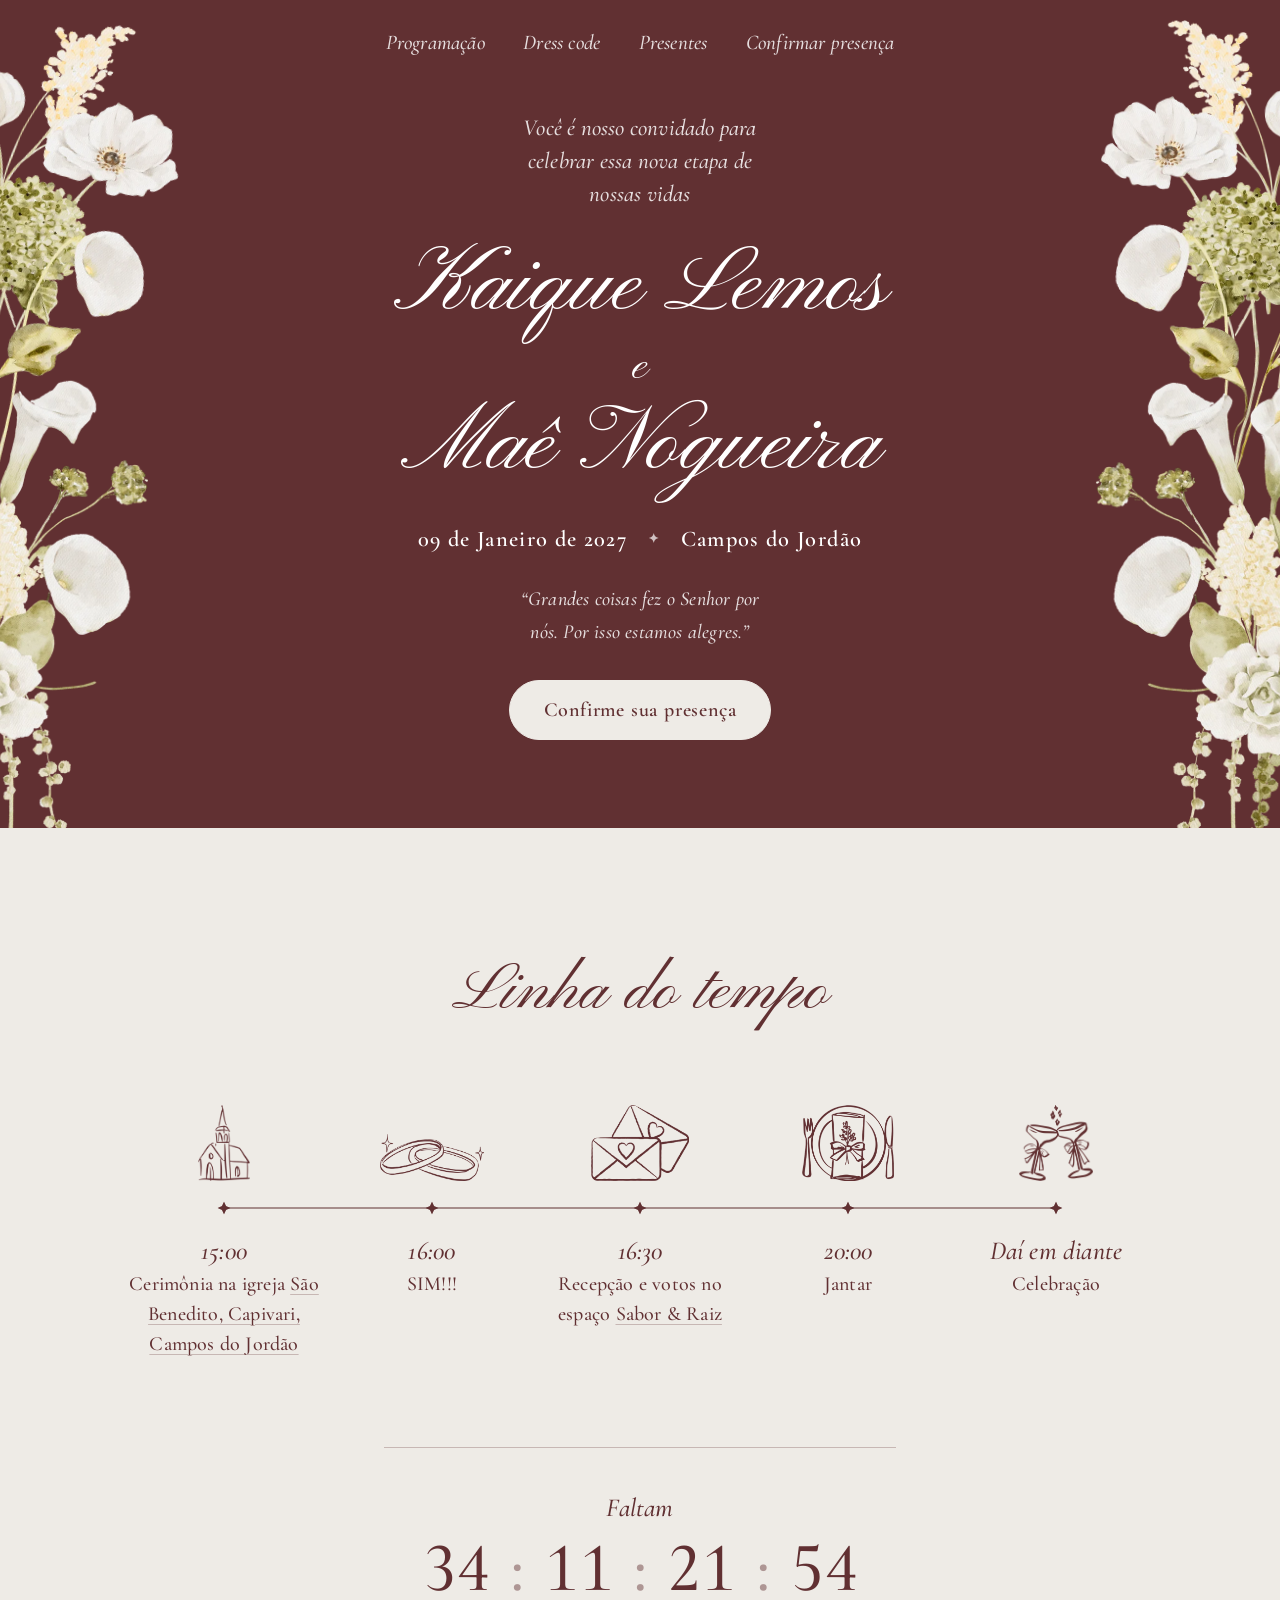
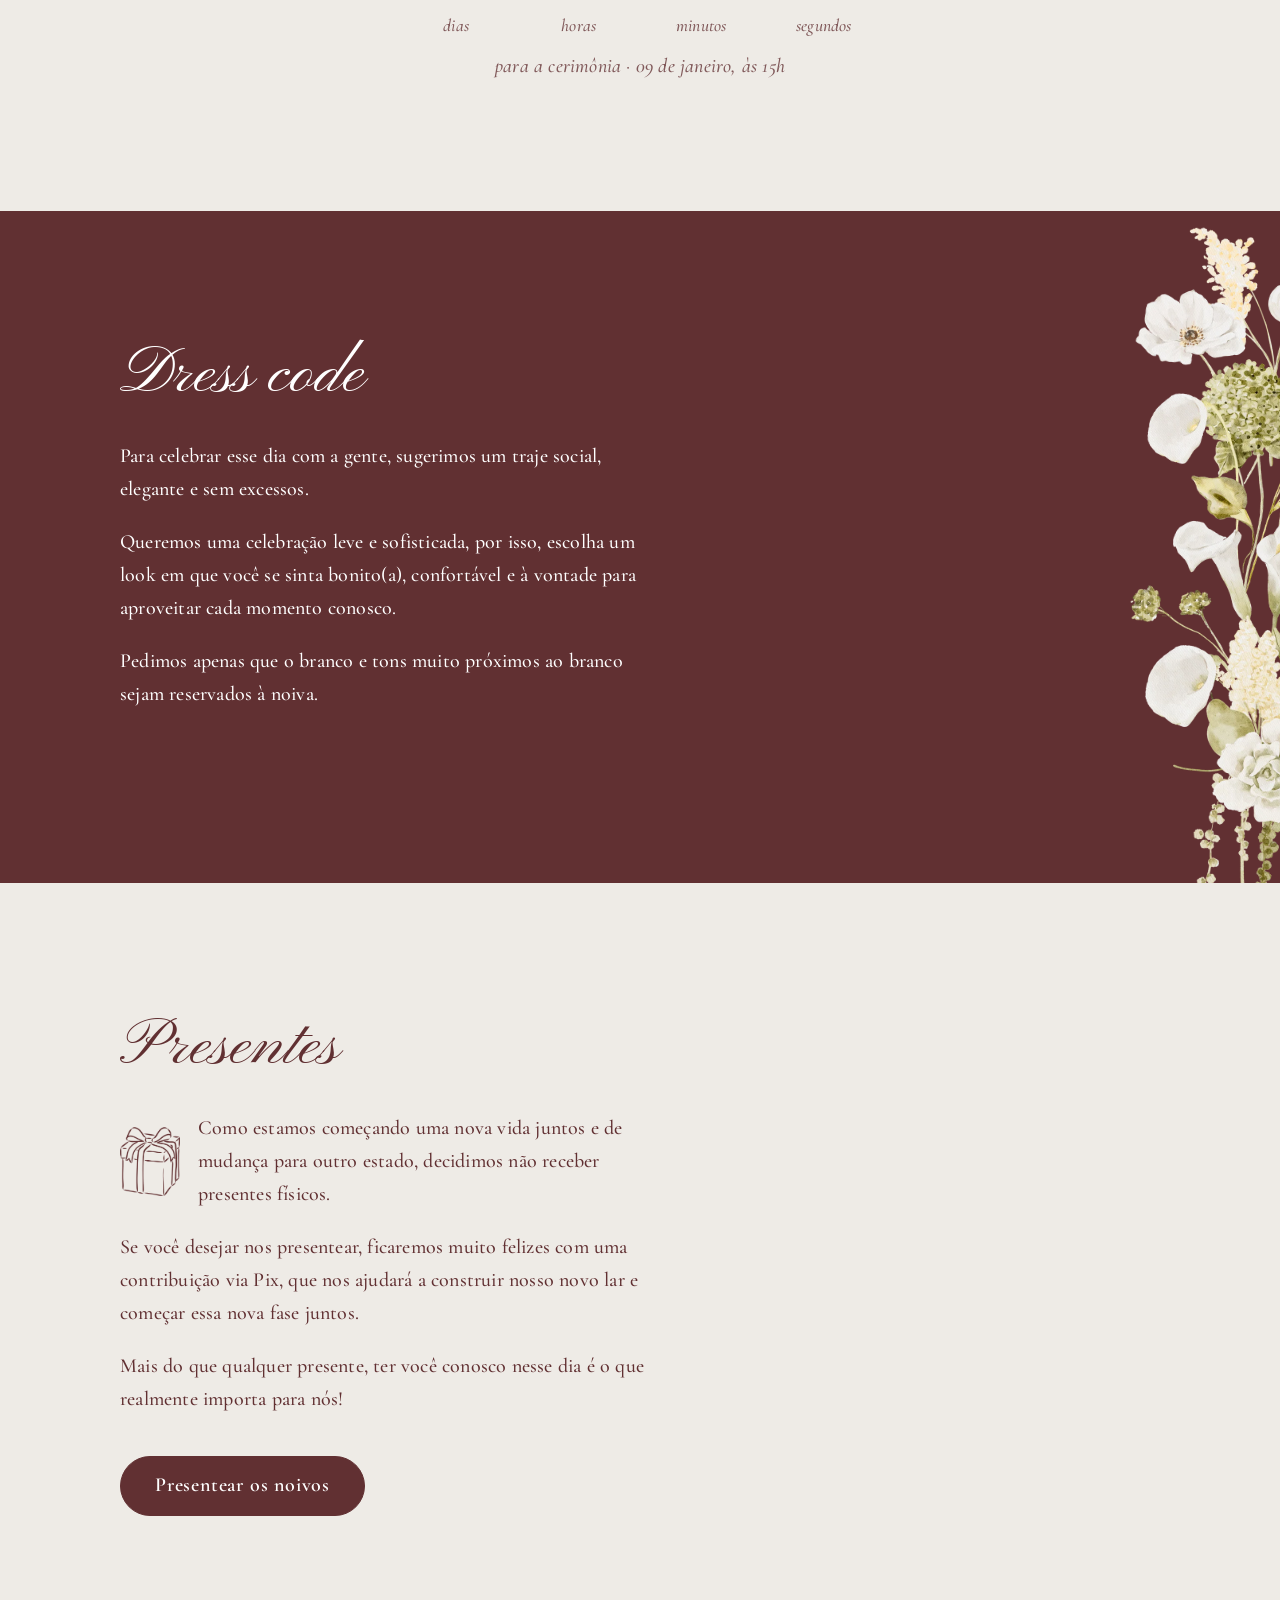
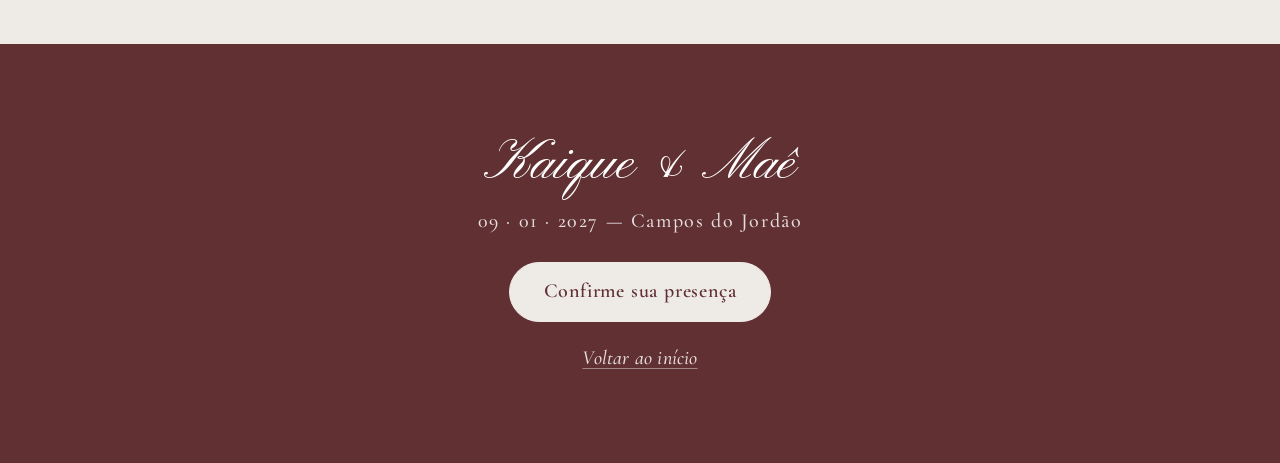
==== index.html @ 1b91f2be "Site do casamento de Kaique & Maê Página única com capa, linha do tempo, relógio até a cerimônia, dr" ====
<!doctype html>
<html lang="pt-BR">
<head>
  <meta charset="utf-8">
  <meta name="viewport" content="width=device-width, initial-scale=1">
  <title>Kaique & Maê · 09.01.2027</title>
  <meta name="description" content="Casamento de Kaique Lemos e Maê Nogueira — 09 de janeiro de 2027, Campos do Jordão.">
  <!-- Site só para convidados: pede aos buscadores (Google etc.) para não indexar -->
  <meta name="robots" content="noindex, nofollow">
  <meta name="theme-color" content="#613032">

  <!-- Prévia ao compartilhar o link (WhatsApp, Instagram, Telegram) -->
  <meta property="og:type" content="website">
  <meta property="og:url" content="https://kaiquelem04.github.io/casamento/">
  <meta property="og:title" content="Kaique & Maê">
  <meta property="og:description" content="09 de janeiro de 2027 · Campos do Jordão. Você é nosso convidado!">
  <meta property="og:image" content="https://kaiquelem04.github.io/casamento/img/og.jpg">
  <meta property="og:image:width" content="1200">
  <meta property="og:image:height" content="630">
  <meta name="twitter:card" content="summary_large_image">

  <link rel="icon" href="img/favicon.svg" type="image/svg+xml">
  <link rel="preconnect" href="https://fonts.googleapis.com">
  <link rel="preconnect" href="https://fonts.gstatic.com" crossorigin>
  <link rel="stylesheet" href="https://fonts.googleapis.com/css2?family=Cormorant+Garamond:ital,wght@0,500;0,600;1,500&family=Pinyon+Script&display=swap">
  <link rel="stylesheet" href="estilo.css">
  <script src="script.js" defer></script>
</head>
<body>

  <!-- ============ Capa ============ -->
  <header class="capa vinho" id="inicio">
    <div class="flores flores-esq" aria-hidden="true">
      <div class="flor flor-topo"></div>
      <div class="flor flor-base"></div>
    </div>
    <div class="flores flores-dir" aria-hidden="true">
      <div class="flor flor-topo"></div>
      <div class="flor flor-base"></div>
    </div>

    <nav class="menu" aria-label="Seções do site">
      <a href="#programacao">Programação</a>
      <a href="#dress-code">Dress code</a>
      <a href="#presentes">Presentes</a>
      <a href="https://docs.google.com/forms/d/e/1FAIpQLSfrG4dv8Hcm9rx-ym1xa2u4WnbqPtX0x_8tNT4JmWpkgHbNkg/viewform?usp=publish-editor" target="_blank" rel="noopener">Confirmar presença</a>
    </nav>

    <div class="capa-conteudo">
      <p class="chamada">Você é nosso convidado para celebrar essa nova etapa de nossas vidas</p>
      <h1 class="nomes">
        <span>Kaique Lemos</span>
        <span class="e">e</span>
        <span>Maê Nogueira</span>
      </h1>
      <p class="data">
        <span>09 de Janeiro de 2027</span>
        <span class="sep" aria-hidden="true">✦</span>
        <span>Campos do Jordão</span>
      </p>
      <p class="versiculo">“Grandes coisas fez o Senhor por nós. Por isso estamos alegres.”</p>
      <a class="botao botao-claro" href="https://docs.google.com/forms/d/e/1FAIpQLSfrG4dv8Hcm9rx-ym1xa2u4WnbqPtX0x_8tNT4JmWpkgHbNkg/viewform?usp=publish-editor" target="_blank" rel="noopener">Confirme sua presença</a>
    </div>
  </header>

  <main>
    <!-- ============ Programação ============ -->
    <section class="secao papel" id="programacao" aria-labelledby="t-programacao">
      <div class="miolo">
        <h2 id="t-programacao">Linha do tempo</h2>

        <ol class="linha-do-tempo">
          <li class="momento">
            <img class="icone" src="img/icones/igreja.webp" alt="" width="249" height="360">
            <span class="trilho" aria-hidden="true"><svg class="estrela" viewBox="0 0 64 64"><path d="M32 0L42.18 21.82L64 32L42.18 42.18L32 64L21.82 42.18L0 32L21.82 21.82Z"/></svg></span>
            <div class="momento-texto">
              <span class="hora">15:00</span>
              <p>Cerimônia na igreja <a href="https://maps.google.com/maps/place/data=!4m2!3m1!1s0x94cc88543a2c3bd7:0x20a7fb5d9fed7de4?entry=s&amp;sa=X&amp;ved=2ahUKEwiS2OWRpueWAxWaNrkGHdtUBzgQ4kB6BAgZEAA" target="_blank" rel="noopener">São Benedito, Capivari, Campos do Jordão</a></p>
            </div>
          </li>
          <li class="momento">
            <img class="icone" src="img/icones/aliancas.webp" alt="" width="360" height="163">
            <span class="trilho" aria-hidden="true"><svg class="estrela" viewBox="0 0 64 64"><path d="M32 0L42.18 21.82L64 32L42.18 42.18L32 64L21.82 42.18L0 32L21.82 21.82Z"/></svg></span>
            <div class="momento-texto">
              <span class="hora">16:00</span>
              <p>SIM!!!</p>
            </div>
          </li>
          <li class="momento">
            <img class="icone" src="img/icones/convite.webp" alt="" width="360" height="278">
            <span class="trilho" aria-hidden="true"><svg class="estrela" viewBox="0 0 64 64"><path d="M32 0L42.18 21.82L64 32L42.18 42.18L32 64L21.82 42.18L0 32L21.82 21.82Z"/></svg></span>
            <div class="momento-texto">
              <span class="hora">16:30</span>
              <p>Recepção e votos no espaço <a href="https://maps.google.com/maps?vet=10CAAQoqAOahcKEwj4zMfUsOqWAxUAAAAAHQAAAAAQBg..i&amp;sca_esv=20c391b09ad7e020&amp;pvq=Cg0vZy8xMXpkMDF6N25xIhoKFGVzcGHDp28gc2Fib3IgZSByYWl6EAIYAw&amp;lqi=[base64]&amp;fvr=1&amp;cs=0&amp;um=1&amp;ie=UTF-8&amp;fb=1&amp;gl=br&amp;sa=X&amp;ftid=0x94cc8700623f8f3f:0x38aa7822d86a6701" target="_blank" rel="noopener">Sabor &amp; Raiz</a></p>
            </div>
          </li>
          <li class="momento">
            <img class="icone" src="img/icones/jantar.webp" alt="" width="360" height="300">
            <span class="trilho" aria-hidden="true"><svg class="estrela" viewBox="0 0 64 64"><path d="M32 0L42.18 21.82L64 32L42.18 42.18L32 64L21.82 42.18L0 32L21.82 21.82Z"/></svg></span>
            <div class="momento-texto">
              <span class="hora">20:00</span>
              <p>Jantar</p>
            </div>
          </li>
          <li class="momento">
            <img class="icone" src="img/icones/brinde.webp" alt="" width="311" height="316">
            <span class="trilho" aria-hidden="true"><svg class="estrela" viewBox="0 0 64 64"><path d="M32 0L42.18 21.82L64 32L42.18 42.18L32 64L21.82 42.18L0 32L21.82 21.82Z"/></svg></span>
            <div class="momento-texto">
              <span class="hora">Daí em diante</span>
              <p>Celebração</p>
            </div>
          </li>
        </ol>

        <div class="relogio" id="relogio">
          <p class="relogio-titulo">Faltam</p>
          <div class="relogio-numeros">
            <div class="unidade"><span class="num" id="rel-d">118</span><span class="rotulo">dias</span></div>
            <span class="dois-pontos" aria-hidden="true">:</span>
            <div class="unidade"><span class="num" id="rel-h">17</span><span class="rotulo">horas</span></div>
            <span class="dois-pontos" aria-hidden="true">:</span>
            <div class="unidade"><span class="num" id="rel-m">20</span><span class="rotulo">minutos</span></div>
            <span class="dois-pontos" aria-hidden="true">:</span>
            <div class="unidade"><span class="num" id="rel-s">00</span><span class="rotulo">segundos</span></div>
          </div>
          <p class="relogio-nota">para a cerimônia · 09 de janeiro, às 15h</p>
        </div>
      </div>
    </section>

    <!-- ============ Dress code ============ -->
    <section class="secao vinho" id="dress-code" aria-labelledby="t-dress">
      <div class="flores flores-dir" aria-hidden="true">
        <div class="flor flor-topo"></div>
        <div class="flor flor-base"></div>
      </div>
      <div class="miolo">
        <div class="coluna">
          <h2 id="t-dress">Dress code</h2>
          <div class="texto">
            <p>Para celebrar esse dia com a gente, sugerimos um traje social, elegante e sem excessos.</p>
            <p>Queremos uma celebração leve e sofisticada, por isso, escolha um look em que você se sinta bonito(a), confortável e à vontade para aproveitar cada momento conosco.</p>
            <p>Pedimos apenas que o branco e tons muito próximos ao branco sejam reservados à noiva.</p>
          </div>
        </div>
      </div>
    </section>

    <!-- ============ Presentes ============ -->
    <section class="secao papel" id="presentes" aria-labelledby="t-presentes">
      <div class="miolo">
        <div class="coluna">
          <h2 id="t-presentes">Presentes</h2>
          <div class="texto">
            <div class="presente">
              <img src="img/icones/presente.webp" alt="" width="307" height="350">
              <p>Como estamos começando uma nova vida juntos e de mudança para outro estado, decidimos não receber presentes físicos.</p>
            </div>
            <p>Se você desejar nos presentear, ficaremos muito felizes com uma contribuição via Pix, que nos ajudará a construir nosso novo lar e começar essa nova fase juntos.</p>
            <p>Mais do que qualquer presente, ter você conosco nesse dia é o que realmente importa para nós!</p>
          </div>
          <div class="acoes">
            <button class="botao botao-cheio" id="presentear" type="button" aria-haspopup="dialog">Presentear os noivos</button>
          </div>
        </div>
      </div>
    </section>
  </main>

  <!-- ============ Janela de presentes ============ -->
  <dialog class="janela" id="janela-presentes" aria-labelledby="t-janela">
   <div class="janela-miolo">
    <button class="fechar" type="button" data-fechar aria-label="Fechar">×</button>

    <!-- Passo 1: escolher -->
    <div class="passo" id="passo-escolha">
      <h3 class="janela-titulo" id="t-janela">Presentear os noivos</h3>
      <p class="janela-sub">Escolha como prefere nos presentear:</p>
      <div class="opcoes">
        <a class="opcao" id="opcao-lista" href="#" target="_blank" rel="noopener">
          <span class="opcao-nome">Lista de Presentes</span>
          <span class="opcao-desc">Escolha um item da nossa lista na Amazon</span>
          <span class="opcao-seta" aria-hidden="true">↗</span>
        </a>
        <button class="opcao" id="opcao-pix" type="button">
          <span class="opcao-nome">Doar aos noivos</span>
          <span class="opcao-desc">Contribua com qualquer valor via Pix</span>
          <span class="opcao-seta" aria-hidden="true">→</span>
        </button>
      </div>
    </div>

    <!-- Passo 2: Pix -->
    <div class="passo" id="passo-pix" hidden>
      <h3 class="janela-titulo">Doar aos noivos</h3>
      <p class="janela-sub">Copie o código e cole na área <em>Pix Copia e Cola</em> do app do seu banco. O valor fica a seu critério.</p>
      <button class="botao botao-cheio botao-largo" id="copiar-pix" type="button">Copiar código Pix</button>
      <p class="aviso" id="aviso-pix" role="status"></p>
      <div class="qr">
        <img src="img/pix-qr.svg" alt="QR code do Pix para doação aos noivos" width="180" height="180">
        <p>Está no computador? Aponte a câmera do celular para o QR code.</p>
      </div>
      <p class="recebedor">Recebedor: <strong>Kaique L Silva</strong></p>
      <button class="voltar" type="button" id="voltar">← Voltar às opções</button>
    </div>
   </div>
  </dialog>

  <!-- ============ Rodapé ============ -->
  <footer class="rodape vinho">
    <div class="miolo rodape-miolo">
      <p class="rodape-nomes">Kaique &amp; Maê</p>
      <p class="rodape-data">09 · 01 · 2027 — Campos do Jordão</p>
      <a class="botao botao-claro rodape-botao" href="https://docs.google.com/forms/d/e/1FAIpQLSfrG4dv8Hcm9rx-ym1xa2u4WnbqPtX0x_8tNT4JmWpkgHbNkg/viewform?usp=publish-editor" target="_blank" rel="noopener">Confirme sua presença</a>
      <a class="rodape-topo" href="#inicio">Voltar ao início</a>
    </div>
  </footer>

</body>
</html>
---- estilo.css ----
/* =========================================================
   Maê & Kaique — site do casamento
   Paleta e flores vindas do convite do Canva
   ========================================================= */

:root {
  --vinho: #613032;
  --vinho-profundo: #4d2527;
  --papel: #eeebe6;
  --branco: #ffffff;
  --branco-suave: rgba(255, 255, 255, 0.84);
  --vinho-suave: rgba(97, 48, 50, 0.78);
  --fio-claro: rgba(255, 255, 255, 0.42);
  --fio-vinho: rgba(97, 48, 50, 0.28);

  --script: "Pinyon Script", "Segoe Script", cursive;
  --texto: "Cormorant Garamond", "Cormorant", Garamond, Georgia, serif;

  --miolo: 1040px;
  --respiro: clamp(72px, 10vw, 128px);
}

* { box-sizing: border-box; }
[hidden] { display: none !important; }

html {
  scroll-behavior: smooth;
  -webkit-text-size-adjust: 100%;
}

body {
  margin: 0;
  background: var(--papel);
  color: var(--vinho);
  font-family: var(--texto);
  font-weight: 500;
  font-size: clamp(17.5px, 0.6vw + 15px, 20px);
  line-height: 1.65;
  letter-spacing: 0.01em;
}

img { display: block; max-width: 100%; height: auto; }
p { margin: 0; }

h1, h2 {
  margin: 0;
  font-family: var(--script);
  font-weight: 400;
  line-height: 1.1;
  letter-spacing: 0;
  text-wrap: balance;
}
h2 { font-size: clamp(44px, 5.4vw, 66px); }

a {
  color: inherit;
  text-decoration: underline;
  text-decoration-thickness: 1px;
  text-underline-offset: 0.22em;
  transition: text-decoration-color 0.2s;
}
:focus-visible {
  outline: 1.5px solid currentColor;
  outline-offset: 4px;
  border-radius: 2px;
}

/* ---------- Superfícies ---------- */
.vinho { background: var(--vinho); color: var(--branco); }
.papel { background: var(--papel); color: var(--vinho); }
.vinho a { text-decoration-color: var(--fio-claro); }
.vinho a:hover { text-decoration-color: var(--branco); }
.papel a { text-decoration-color: var(--fio-vinho); }
.papel a:hover { text-decoration-color: var(--vinho); }

.secao {
  position: relative;
  overflow: clip;
  padding: var(--respiro) 22px;
}
.miolo {
  position: relative;
  z-index: 1;
  max-width: var(--miolo);
  margin: 0 auto;
}
.coluna { max-width: 34rem; }
.texto {
  display: flex;
  flex-direction: column;
  gap: 1em;
  margin-top: clamp(18px, 2.4vw, 28px);
}

/* ---------- Flores aquarela ----------
   Cada moldura tem a proporção da página do Canva (397 × 559);
   1u = 1px do design, então as flores ficam exatamente onde estavam. */
.flores {
  position: absolute;
  top: 0;
  bottom: 0;
  aspect-ratio: 397 / 559;
  container-type: size;
  pointer-events: none;
  z-index: 0;
}
.flores-esq { left: 0; }
.flores-dir { right: 0; }

.flor {
  --u: calc(100cqh / 559);
  position: absolute;
  background-size: 100% 100%;
  background-repeat: no-repeat;
}
.flor-topo { width: calc(var(--u) * 204.94); aspect-ratio: 620 / 956;  background-image: url("img/flor-topo.webp"); }
.flor-base { width: calc(var(--u) * 205.21); aspect-ratio: 620 / 1026; background-image: url("img/flor-base.webp"); }

.flores-esq .flor-topo { left: calc(var(--u) * -96.93);  top: calc(var(--u) * 4.32);   transform: rotate(12.73deg); }
.flores-esq .flor-base { left: calc(var(--u) * -104.99); top: calc(var(--u) * 250.59); }
.flores-dir .flor-topo { left: calc(var(--u) * 279.77);  top: calc(var(--u) * 11.33);  transform: rotate(-2.69deg) scaleX(-1); }
.flores-dir .flor-base { left: calc(var(--u) * 272.46);  top: calc(var(--u) * 251.58); transform: scaleX(-1); }

/* ---------- Capa ---------- */
.capa {
  position: relative;
  overflow: clip;
  display: flex;
  align-items: center;
  justify-content: center;
  min-height: clamp(640px, 92svh, 900px);
}

.menu {
  position: absolute;
  top: 26px;
  left: 0;
  right: 0;
  z-index: 2;
  display: flex;
  justify-content: center;
  gap: clamp(22px, 3vw, 40px);
  font-style: italic;
  font-size: 1.05em;
}
.menu a {
  color: var(--branco-suave);
  text-decoration-color: transparent;
}
.menu a:hover { color: var(--branco); text-decoration-color: var(--fio-claro); }

.capa-conteudo {
  position: relative;
  z-index: 1;
  display: flex;
  flex-direction: column;
  align-items: center;
  gap: clamp(20px, 2.8vh, 30px);
  max-width: 46rem;
  padding: 104px 24px 80px;
  text-align: center;
}
.chamada {
  max-width: 24ch;
  font-style: italic;
  font-size: 1.15em;
  line-height: 1.45;
  color: var(--branco-suave);
}
.nomes {
  display: flex;
  flex-direction: column;
  align-items: center;
  font-size: clamp(56px, 7.2vw, 100px);
  line-height: 1.08;
}
.nomes .e { font-size: 0.52em; line-height: 1.25; }
.data {
  display: flex;
  flex-wrap: wrap;
  justify-content: center;
  align-items: baseline;
  gap: 0.2em 0.9em;
  font-weight: 600;
  font-size: 1.12em;
  letter-spacing: 0.06em;
}
.data .sep { font-size: 0.6em; opacity: 0.7; transform: translateY(-0.2em); }
.versiculo {
  max-width: 30ch;
  font-style: italic;
  color: var(--branco-suave);
}

/* ---------- Linha do tempo ---------- */
#programacao h2 { text-align: center; }

.linha-do-tempo {
  --passo: 30px;              /* distância entre momentos no celular */
  list-style: none;
  max-width: 30rem;
  margin: clamp(40px, 5vw, 64px) auto 0;
  padding: 0;
}
.momento {
  display: grid;
  grid-template-columns: 76px 14px 1fr;
  column-gap: 16px;
  padding-bottom: var(--passo);
}
.momento:last-child { padding-bottom: 0; }

.icone {
  align-self: center;
  justify-self: center;
  width: auto;
  max-width: 76px;
  max-height: 60px;
  object-fit: contain;
}
.trilho {
  position: relative;
  font-size: clamp(22px, 1vw + 18px, 26px);   /* mesmo corpo da hora: alinha a estrela */
}
.trilho::before {                              /* linha que liga os momentos */
  content: "";
  position: absolute;
  left: 50%;
  top: 0;
  bottom: calc(-1 * var(--passo));
  width: 1px;
  background: var(--vinho);
  transform: translateX(-50%);
}
.momento:first-child .trilho::before { top: 0.62em; }
.momento:last-child .trilho::before { bottom: auto; height: 0.62em; }
.estrela {
  position: absolute;
  left: 50%;
  top: 0.62em;
  width: 11px;
  height: 11px;
  transform: translate(-50%, -50%);
  fill: var(--vinho);
}
.hora {
  display: block;
  font-style: italic;
  font-size: clamp(22px, 1vw + 18px, 26px);
  line-height: 1.25;
}
.momento-texto p { margin-top: 2px; line-height: 1.5; }

/* Computador: linha do tempo na horizontal */
@media (min-width: 860px) {
  .linha-do-tempo {
    display: grid;
    grid-template-columns: repeat(5, 1fr);
    max-width: none;
  }
  .momento {
    grid-template-columns: 1fr;
    grid-template-rows: 88px 34px auto;
    justify-items: center;
    row-gap: 10px;
    padding: 0 8px;
    text-align: center;
  }
  .icone { align-self: end; max-width: 104px; max-height: 76px; }
  .trilho { width: 100%; font-size: inherit; }
  .trilho::before {
    top: 50%;
    bottom: auto;
    left: -8px;
    right: -8px;
    width: auto;
    height: 1px;
    transform: translateY(-50%);
  }
  .momento:first-child .trilho::before { top: 50%; left: 50%; }
  .momento:last-child .trilho::before { height: 1px; right: 50%; }
  .estrela { top: 50%; width: 13px; height: 13px; }
  .momento-texto { max-width: 20ch; }
}

/* ---------- Relógio ---------- */
.relogio {
  display: flex;
  flex-direction: column;
  align-items: center;
  gap: 10px;
  max-width: 32rem;
  margin: clamp(56px, 7vw, 88px) auto 0;
  padding-top: clamp(32px, 4vw, 44px);
  border-top: 1px solid var(--fio-vinho);
  text-align: center;
}
.relogio-titulo { font-style: italic; font-size: 1.3em; line-height: 1.2; }
.relogio-numeros {
  display: flex;
  align-items: flex-start;
  gap: clamp(5px, 1.8vw, 20px);
}
.unidade { display: flex; flex-direction: column; align-items: center; }
.num, .dois-pontos {
  font-size: clamp(38px, 6vw, 70px);
  font-weight: 500;
  line-height: 1;
  font-variant-numeric: lining-nums tabular-nums;
}
.dois-pontos { opacity: 0.45; }
.rotulo {
  margin-top: 8px;
  font-style: italic;
  font-size: 0.88em;
  color: var(--vinho-suave);
}
.relogio-nota { font-style: italic; color: var(--vinho-suave); }

/* ---------- Dress code ---------- */
#dress-code .miolo { min-height: 26rem; }

/* ---------- Presentes ---------- */
.presente {
  display: grid;
  grid-template-columns: 60px 1fr;
  column-gap: 18px;
  align-items: center;
}
.acoes {
  display: flex;
  flex-wrap: wrap;
  gap: 12px;
  margin-top: clamp(28px, 3.4vw, 40px);
}
.botao {
  display: inline-flex;
  align-items: center;
  justify-content: center;
  padding: 0.62em 1.7em;
  border: 1px solid var(--vinho);
  border-radius: 999px;
  font: inherit;
  font-weight: 600;
  letter-spacing: 0.04em;
  text-decoration: none;
  cursor: pointer;
  transition: background-color 0.2s, color 0.2s;
}
.botao-cheio { background: var(--vinho); color: var(--branco); }
.botao-cheio:hover { background: var(--vinho-profundo); }
.botao-contorno { background: transparent; color: var(--vinho); }
.botao-contorno:hover { background: rgba(97, 48, 50, 0.08); }
.botao-largo { width: 100%; }
.botao-claro { background: var(--papel); border-color: var(--papel); color: var(--vinho); }
.botao-claro:hover { background: var(--branco); border-color: var(--branco); }
.capa .botao-claro { margin-top: 6px; }
.rodape-botao { margin-top: 18px; }

/* ---------- Janela de presentes ---------- */
.janela {
  width: min(92vw, 440px);
  max-height: 92svh;
  padding: 0;
  border: 0;
  border-radius: 6px;
  background: var(--papel);
  color: var(--vinho);
  box-shadow: 0 30px 80px -20px rgba(40, 16, 18, 0.6);
}
.janela::backdrop {
  background: rgba(45, 20, 22, 0.62);
  backdrop-filter: blur(3px);
}
.janela[open] { animation: surgir 0.22s ease-out; }
@keyframes surgir {
  from { transform: translateY(8px); opacity: 0.4; }
  to   { transform: none; opacity: 1; }
}
.janela-miolo {
  position: relative;
  padding: clamp(28px, 6vw, 40px) clamp(22px, 6vw, 36px) clamp(24px, 5vw, 32px);
}
.passo { display: flex; flex-direction: column; gap: 14px; }
.janela-titulo {
  margin: 0;
  padding-right: 32px;
  font-family: var(--script);
  font-weight: 400;
  font-size: clamp(36px, 8vw, 44px);
  line-height: 1.15;
}
.janela-sub { color: var(--vinho-suave); line-height: 1.5; }
.janela-sub em { font-style: italic; color: var(--vinho); }

.fechar {
  position: absolute;
  top: 12px;
  right: 12px;
  width: 40px;
  height: 40px;
  border: 0;
  border-radius: 50%;
  background: transparent;
  color: var(--vinho);
  font: inherit;
  font-size: 28px;
  line-height: 1;
  cursor: pointer;
}
.fechar:hover { background: rgba(97, 48, 50, 0.08); }

.opcoes { display: flex; flex-direction: column; gap: 10px; margin-top: 4px; }
.opcao {
  display: grid;
  grid-template-columns: 1fr auto;
  grid-template-areas: "nome seta" "desc seta";
  align-items: center;
  column-gap: 12px;
  width: 100%;
  padding: 16px 18px;
  border: 1px solid var(--fio-vinho);
  border-radius: 6px;
  background: #fff;
  color: var(--vinho);
  font: inherit;
  text-align: left;
  text-decoration: none;
  cursor: pointer;
  transition: border-color 0.2s, background-color 0.2s;
}
.opcao:hover { border-color: var(--vinho); background: #fbf9f7; }
.opcao-nome { grid-area: nome; font-weight: 600; font-size: 1.1em; line-height: 1.3; }
.opcao-desc { grid-area: desc; font-style: italic; color: var(--vinho-suave); line-height: 1.4; }
.opcao-seta { grid-area: seta; font-size: 1.3em; }

.aviso {
  min-height: 1.5em;
  font-style: italic;
  line-height: 1.5;
  color: var(--vinho-suave);
  text-align: center;
}
.aviso.codigo {
  font-style: normal;
  font-size: 0.8em;
  word-break: break-all;
  user-select: all;
  text-align: left;
}
.qr {
  display: grid;
  grid-template-columns: 116px 1fr;
  gap: 16px;
  align-items: center;
  padding: 14px;
  border-radius: 6px;
  background: #fff;
}
.qr img { width: 116px; height: 116px; }
.qr p { font-style: italic; font-size: 0.92em; line-height: 1.45; color: var(--vinho-suave); }
.recebedor { font-size: 0.92em; color: var(--vinho-suave); }
.recebedor strong { font-weight: 600; color: var(--vinho); }
.voltar {
  align-self: flex-start;
  padding: 4px 0;
  border: 0;
  background: transparent;
  color: var(--vinho);
  font: inherit;
  font-style: italic;
  text-decoration: underline;
  text-decoration-color: var(--fio-vinho);
  text-underline-offset: 0.22em;
  cursor: pointer;
}
.voltar:hover { text-decoration-color: var(--vinho); }

/* ---------- Rodapé ---------- */
.rodape { padding: clamp(56px, 8vw, 88px) 22px; }
.rodape-miolo {
  display: flex;
  flex-direction: column;
  align-items: center;
  gap: 6px;
  text-align: center;
}
.rodape-nomes { font-family: var(--script); font-size: clamp(40px, 4.6vw, 56px); line-height: 1.2; }
.rodape-data { letter-spacing: 0.08em; color: var(--branco-suave); }
.rodape-topo { margin-top: 14px; font-style: italic; color: var(--branco-suave); }

/* ---------- Telas médias e celular ----------
   Capa volta à composição do convite: flores à esquerda, texto à direita. */
@media (max-width: 899px) {
  .flores-dir { display: none; }
  .menu { display: none; }

  .capa { justify-content: flex-start; min-height: 640px; }
  .capa-conteudo {
    align-items: flex-start;
    max-width: none;
    padding: 64px 20px 64px clamp(130px, 36vw, 300px);
    text-align: left;
  }
  .nomes { align-items: flex-start; font-size: clamp(32px, 9.4vw, 64px); }
  .nomes .e { padding-left: 0.2em; }
  .data { flex-direction: column; justify-content: flex-start; gap: 0; }
  .data .sep { display: none; }
}

@media (prefers-reduced-motion: reduce) {
  html { scroll-behavior: auto; }
  * { transition: none !important; }
}
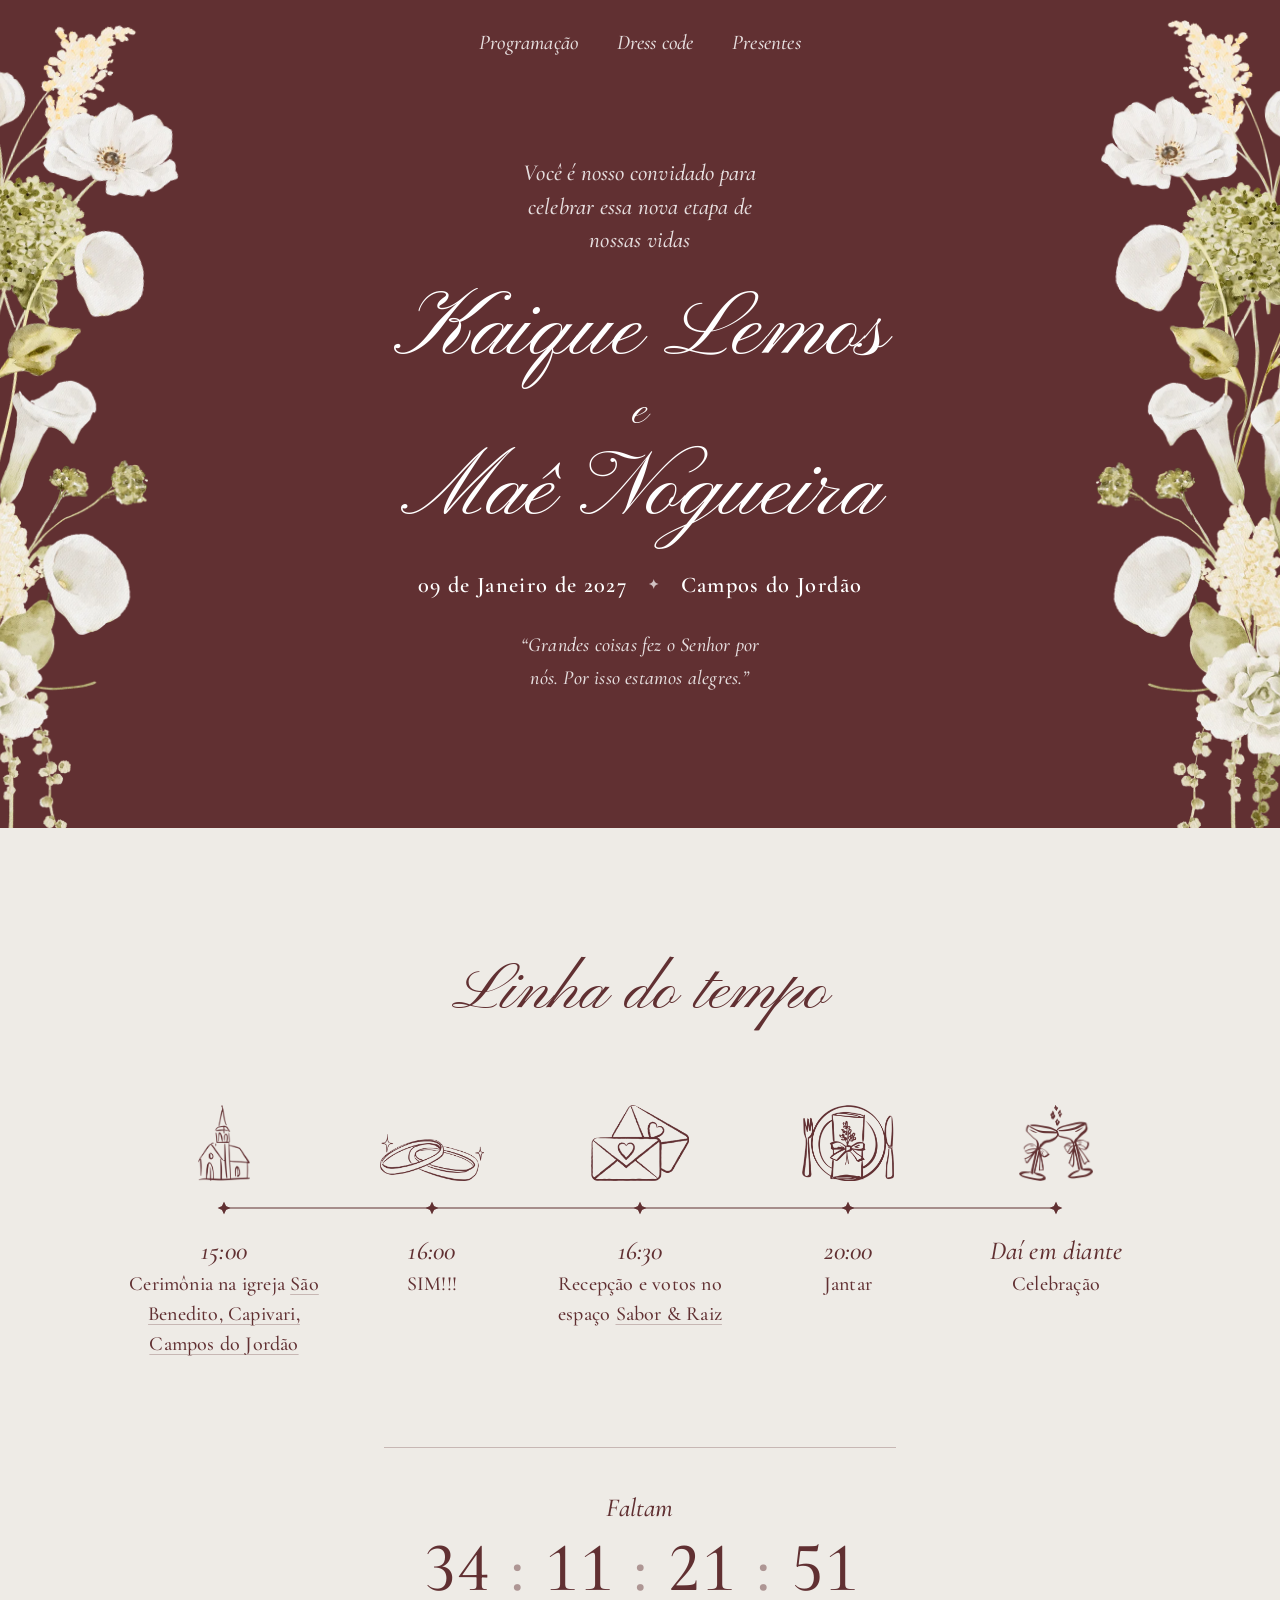
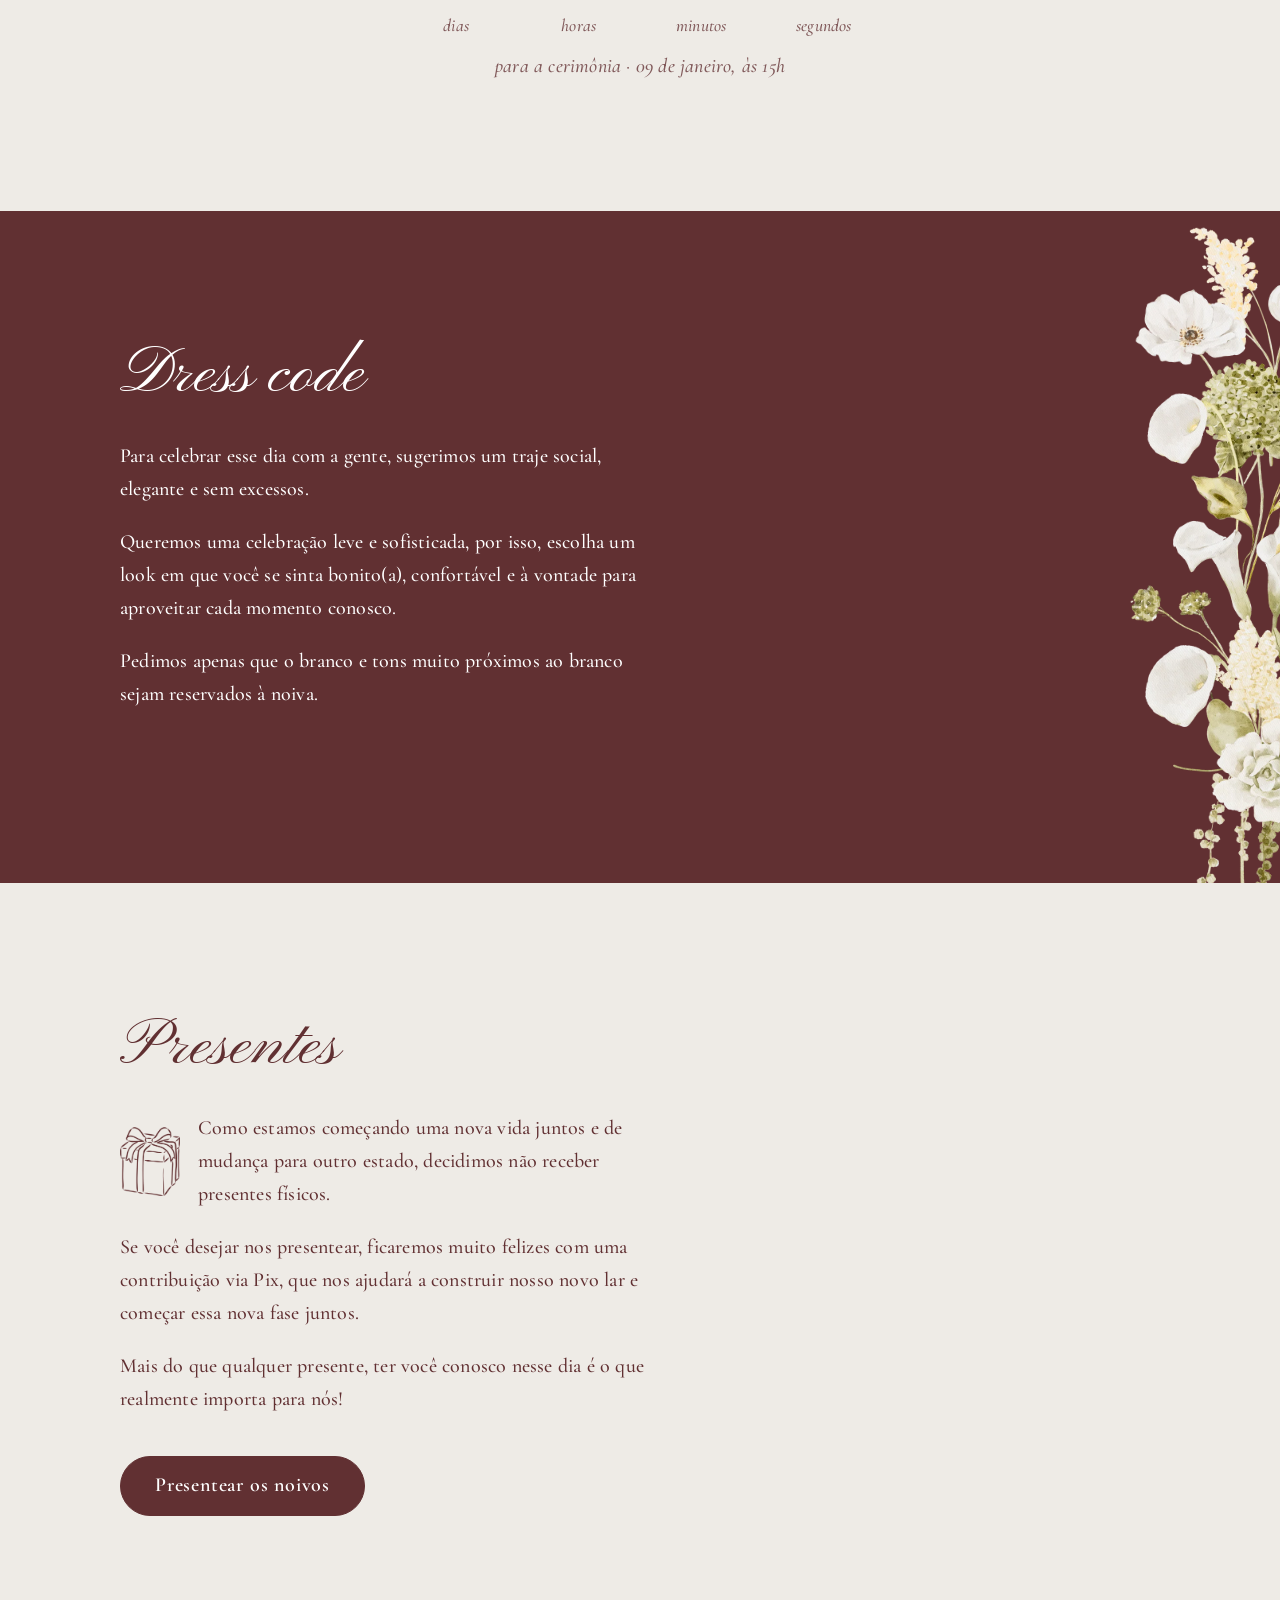
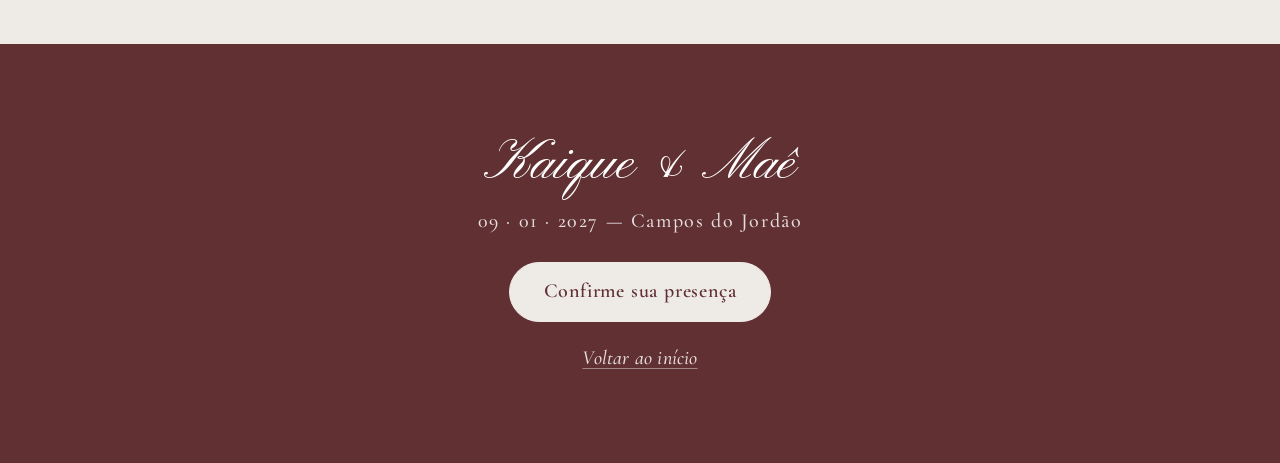
==== commit 9b337cd9: "Deixa o botão de confirmar presença só no rodapé Co-Authored-By: Claude Opus 5 <noreply@anthropic.co" ====
--- a/index.html
+++ b/index.html
@@ -43,7 +43,6 @@
       <a href="#programacao">Programação</a>
       <a href="#dress-code">Dress code</a>
       <a href="#presentes">Presentes</a>
-      <a href="https://docs.google.com/forms/d/e/1FAIpQLSfrG4dv8Hcm9rx-ym1xa2u4WnbqPtX0x_8tNT4JmWpkgHbNkg/viewform?usp=publish-editor" target="_blank" rel="noopener">Confirmar presença</a>
     </nav>
 
     <div class="capa-conteudo">
@@ -59,7 +58,6 @@
         <span>Campos do Jordão</span>
       </p>
       <p class="versiculo">“Grandes coisas fez o Senhor por nós. Por isso estamos alegres.”</p>
-      <a class="botao botao-claro" href="https://docs.google.com/forms/d/e/1FAIpQLSfrG4dv8Hcm9rx-ym1xa2u4WnbqPtX0x_8tNT4JmWpkgHbNkg/viewform?usp=publish-editor" target="_blank" rel="noopener">Confirme sua presença</a>
     </div>
   </header>
 
--- a/estilo.css
+++ b/estilo.css
@@ -354,7 +354,6 @@
 .botao-largo { width: 100%; }
 .botao-claro { background: var(--papel); border-color: var(--papel); color: var(--vinho); }
 .botao-claro:hover { background: var(--branco); border-color: var(--branco); }
-.capa .botao-claro { margin-top: 6px; }
 .rodape-botao { margin-top: 18px; }
 
 /* ---------- Janela de presentes ---------- */
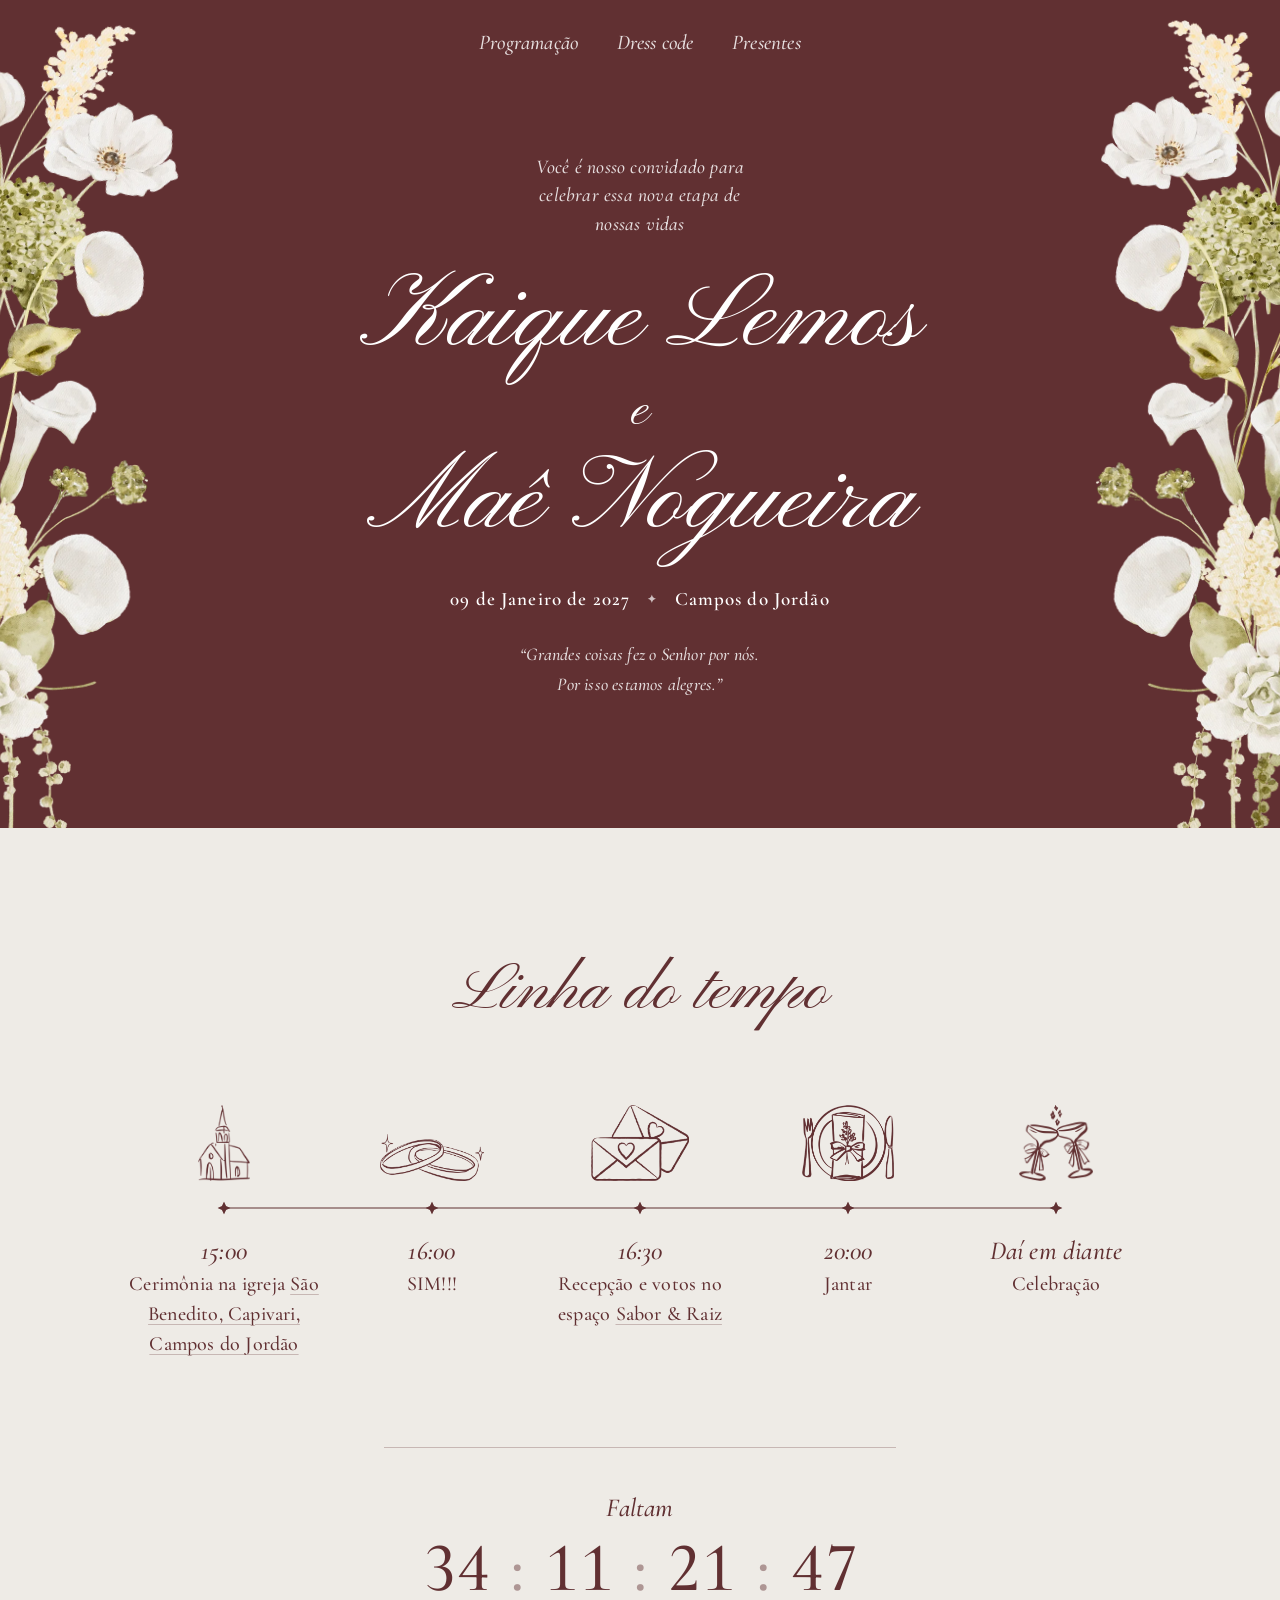
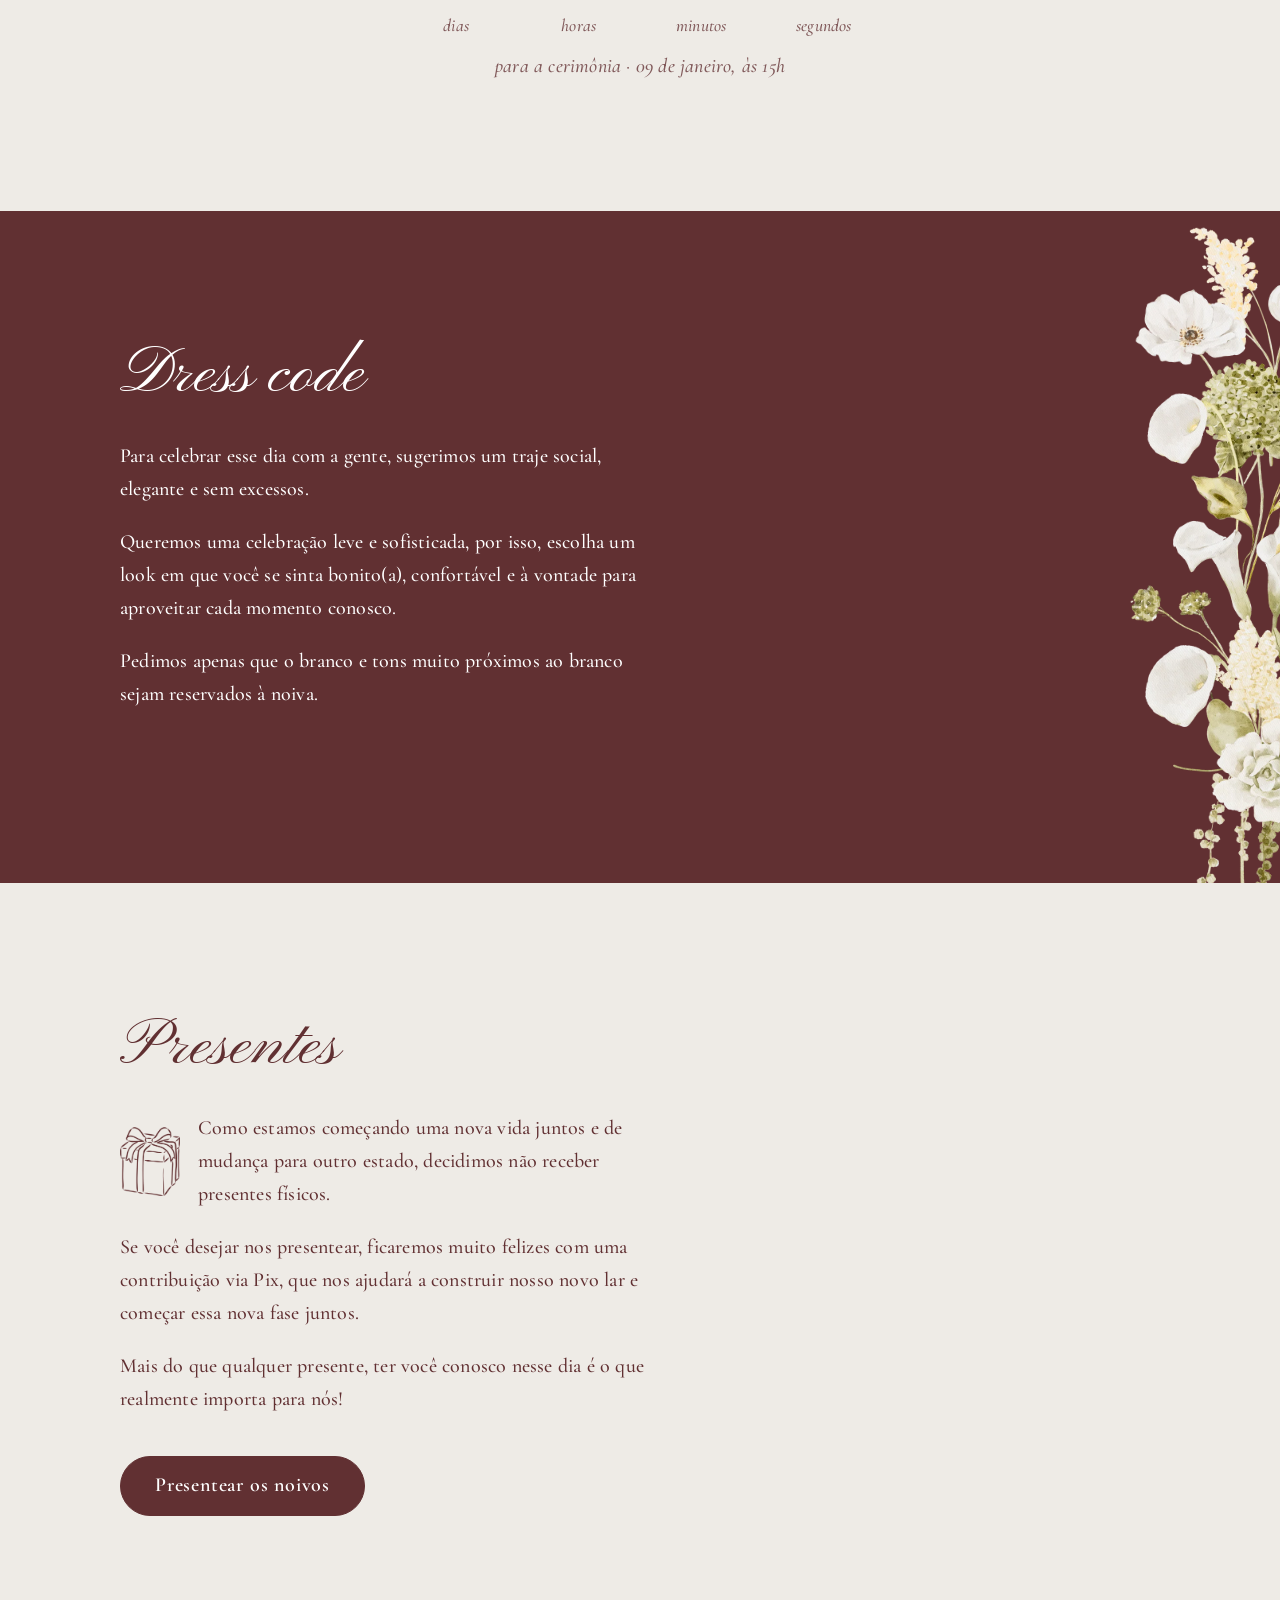
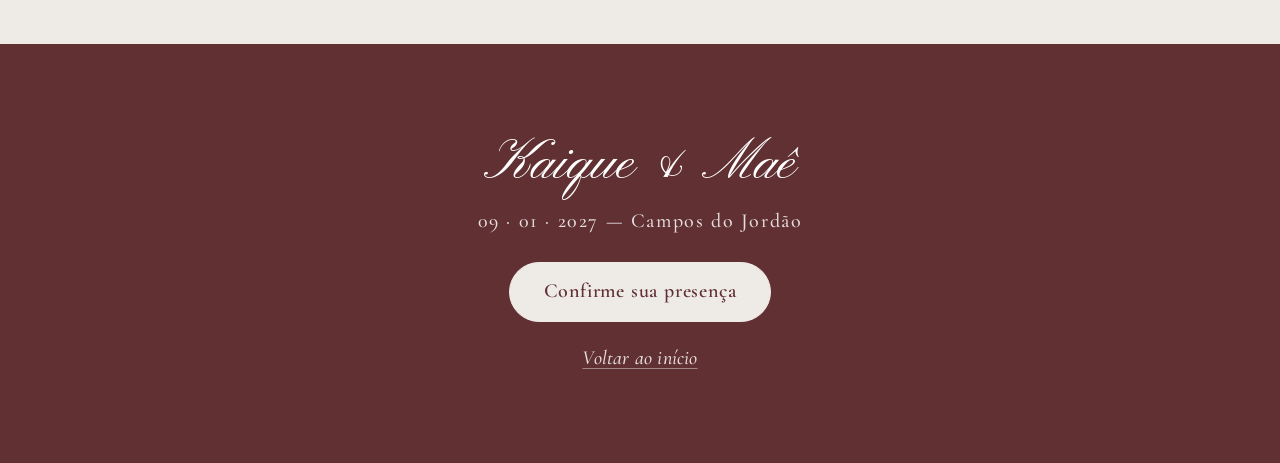
==== commit 7fe98553: "Capa com textos menores e nomes maiores; transição suave entre as partes Co-Authored-By: Claude Opus" ====
--- a/index.html
+++ b/index.html
@@ -24,6 +24,14 @@
   <link rel="preconnect" href="https://fonts.gstatic.com" crossorigin>
   <link rel="stylesheet" href="https://fonts.googleapis.com/css2?family=Cormorant+Garamond:ital,wght@0,500;0,600;1,500&family=Pinyon+Script&display=swap">
   <link rel="stylesheet" href="estilo.css">
+  <script>
+    // Liga as transições entre seções só se o navegador suporta e a pessoa não pediu menos movimento.
+    // Se o script.js não carregar em 2,5 s, desliga tudo para o conteúdo nunca ficar escondido.
+    if ("IntersectionObserver" in window && !matchMedia("(prefers-reduced-motion: reduce)").matches) {
+      document.documentElement.classList.add("js-anima");
+      setTimeout(function () { if (!window.animaPronta) document.documentElement.classList.remove("js-anima"); }, 2500);
+    }
+  </script>
   <script src="script.js" defer></script>
 </head>
 <body>
@@ -65,10 +73,10 @@
     <!-- ============ Programação ============ -->
     <section class="secao papel" id="programacao" aria-labelledby="t-programacao">
       <div class="miolo">
-        <h2 id="t-programacao">Linha do tempo</h2>
+        <h2 id="t-programacao" data-anima>Linha do tempo</h2>
 
         <ol class="linha-do-tempo">
-          <li class="momento">
+          <li class="momento" data-anima>
             <img class="icone" src="img/icones/igreja.webp" alt="" width="249" height="360">
             <span class="trilho" aria-hidden="true"><svg class="estrela" viewBox="0 0 64 64"><path d="M32 0L42.18 21.82L64 32L42.18 42.18L32 64L21.82 42.18L0 32L21.82 21.82Z"/></svg></span>
             <div class="momento-texto">
@@ -76,7 +84,7 @@
               <p>Cerimônia na igreja <a href="https://maps.google.com/maps/place/data=!4m2!3m1!1s0x94cc88543a2c3bd7:0x20a7fb5d9fed7de4?entry=s&amp;sa=X&amp;ved=2ahUKEwiS2OWRpueWAxWaNrkGHdtUBzgQ4kB6BAgZEAA" target="_blank" rel="noopener">São Benedito, Capivari, Campos do Jordão</a></p>
             </div>
           </li>
-          <li class="momento">
+          <li class="momento" data-anima>
             <img class="icone" src="img/icones/aliancas.webp" alt="" width="360" height="163">
             <span class="trilho" aria-hidden="true"><svg class="estrela" viewBox="0 0 64 64"><path d="M32 0L42.18 21.82L64 32L42.18 42.18L32 64L21.82 42.18L0 32L21.82 21.82Z"/></svg></span>
             <div class="momento-texto">
@@ -84,7 +92,7 @@
               <p>SIM!!!</p>
             </div>
           </li>
-          <li class="momento">
+          <li class="momento" data-anima>
             <img class="icone" src="img/icones/convite.webp" alt="" width="360" height="278">
             <span class="trilho" aria-hidden="true"><svg class="estrela" viewBox="0 0 64 64"><path d="M32 0L42.18 21.82L64 32L42.18 42.18L32 64L21.82 42.18L0 32L21.82 21.82Z"/></svg></span>
             <div class="momento-texto">
@@ -92,7 +100,7 @@
               <p>Recepção e votos no espaço <a href="https://maps.google.com/maps?vet=10CAAQoqAOahcKEwj4zMfUsOqWAxUAAAAAHQAAAAAQBg..i&amp;sca_esv=20c391b09ad7e020&amp;pvq=Cg0vZy8xMXpkMDF6N25xIhoKFGVzcGHDp28gc2Fib3IgZSByYWl6EAIYAw&amp;lqi=[base64]&amp;fvr=1&amp;cs=0&amp;um=1&amp;ie=UTF-8&amp;fb=1&amp;gl=br&amp;sa=X&amp;ftid=0x94cc8700623f8f3f:0x38aa7822d86a6701" target="_blank" rel="noopener">Sabor &amp; Raiz</a></p>
             </div>
           </li>
-          <li class="momento">
+          <li class="momento" data-anima>
             <img class="icone" src="img/icones/jantar.webp" alt="" width="360" height="300">
             <span class="trilho" aria-hidden="true"><svg class="estrela" viewBox="0 0 64 64"><path d="M32 0L42.18 21.82L64 32L42.18 42.18L32 64L21.82 42.18L0 32L21.82 21.82Z"/></svg></span>
             <div class="momento-texto">
@@ -100,7 +108,7 @@
               <p>Jantar</p>
             </div>
           </li>
-          <li class="momento">
+          <li class="momento" data-anima>
             <img class="icone" src="img/icones/brinde.webp" alt="" width="311" height="316">
             <span class="trilho" aria-hidden="true"><svg class="estrela" viewBox="0 0 64 64"><path d="M32 0L42.18 21.82L64 32L42.18 42.18L32 64L21.82 42.18L0 32L21.82 21.82Z"/></svg></span>
             <div class="momento-texto">
@@ -110,7 +118,7 @@
           </li>
         </ol>
 
-        <div class="relogio" id="relogio">
+        <div class="relogio" id="relogio" data-anima>
           <p class="relogio-titulo">Faltam</p>
           <div class="relogio-numeros">
             <div class="unidade"><span class="num" id="rel-d">118</span><span class="rotulo">dias</span></div>
@@ -128,14 +136,14 @@
 
     <!-- ============ Dress code ============ -->
     <section class="secao vinho" id="dress-code" aria-labelledby="t-dress">
-      <div class="flores flores-dir" aria-hidden="true">
+      <div class="flores flores-dir" aria-hidden="true" data-anima>
         <div class="flor flor-topo"></div>
         <div class="flor flor-base"></div>
       </div>
       <div class="miolo">
         <div class="coluna">
-          <h2 id="t-dress">Dress code</h2>
-          <div class="texto">
+          <h2 id="t-dress" data-anima>Dress code</h2>
+          <div class="texto" data-anima>
             <p>Para celebrar esse dia com a gente, sugerimos um traje social, elegante e sem excessos.</p>
             <p>Queremos uma celebração leve e sofisticada, por isso, escolha um look em que você se sinta bonito(a), confortável e à vontade para aproveitar cada momento conosco.</p>
             <p>Pedimos apenas que o branco e tons muito próximos ao branco sejam reservados à noiva.</p>
@@ -148,8 +156,8 @@
     <section class="secao papel" id="presentes" aria-labelledby="t-presentes">
       <div class="miolo">
         <div class="coluna">
-          <h2 id="t-presentes">Presentes</h2>
-          <div class="texto">
+          <h2 id="t-presentes" data-anima>Presentes</h2>
+          <div class="texto" data-anima>
             <div class="presente">
               <img src="img/icones/presente.webp" alt="" width="307" height="350">
               <p>Como estamos começando uma nova vida juntos e de mudança para outro estado, decidimos não receber presentes físicos.</p>
@@ -157,7 +165,7 @@
             <p>Se você desejar nos presentear, ficaremos muito felizes com uma contribuição via Pix, que nos ajudará a construir nosso novo lar e começar essa nova fase juntos.</p>
             <p>Mais do que qualquer presente, ter você conosco nesse dia é o que realmente importa para nós!</p>
           </div>
-          <div class="acoes">
+          <div class="acoes" data-anima>
             <button class="botao botao-cheio" id="presentear" type="button" aria-haspopup="dialog">Presentear os noivos</button>
           </div>
         </div>
@@ -206,7 +214,7 @@
 
   <!-- ============ Rodapé ============ -->
   <footer class="rodape vinho">
-    <div class="miolo rodape-miolo">
+    <div class="miolo rodape-miolo" data-anima>
       <p class="rodape-nomes">Kaique &amp; Maê</p>
       <p class="rodape-data">09 · 01 · 2027 — Campos do Jordão</p>
       <a class="botao botao-claro rodape-botao" href="https://docs.google.com/forms/d/e/1FAIpQLSfrG4dv8Hcm9rx-ym1xa2u4WnbqPtX0x_8tNT4JmWpkgHbNkg/viewform?usp=publish-editor" target="_blank" rel="noopener">Confirme sua presença</a>
--- a/estilo.css
+++ b/estilo.css
@@ -161,9 +161,9 @@
   text-align: center;
 }
 .chamada {
-  max-width: 24ch;
-  font-style: italic;
-  font-size: 1.15em;
+  max-width: 26ch;
+  font-style: italic;
+  font-size: 0.98em;
   line-height: 1.45;
   color: var(--branco-suave);
 }
@@ -171,7 +171,7 @@
   display: flex;
   flex-direction: column;
   align-items: center;
-  font-size: clamp(56px, 7.2vw, 100px);
+  font-size: clamp(60px, 8.2vw, 112px);
   line-height: 1.08;
 }
 .nomes .e { font-size: 0.52em; line-height: 1.25; }
@@ -182,12 +182,13 @@
   align-items: baseline;
   gap: 0.2em 0.9em;
   font-weight: 600;
-  font-size: 1.12em;
+  font-size: 0.95em;
   letter-spacing: 0.06em;
 }
 .data .sep { font-size: 0.6em; opacity: 0.7; transform: translateY(-0.2em); }
 .versiculo {
-  max-width: 30ch;
+  max-width: 32ch;
+  font-size: 0.9em;
   font-style: italic;
   color: var(--branco-suave);
 }
@@ -501,12 +502,36 @@
     padding: 64px 20px 64px clamp(130px, 36vw, 300px);
     text-align: left;
   }
-  .nomes { align-items: flex-start; font-size: clamp(32px, 9.4vw, 64px); }
+  .nomes { align-items: flex-start; font-size: clamp(34px, 10.4vw, 70px); }
   .nomes .e { padding-left: 0.2em; }
   .data { flex-direction: column; justify-content: flex-start; gap: 0; }
   .data .sep { display: none; }
 }
 
+/* ---------- Transição entre as partes ----------
+   Cada bloco sobe e aparece quando entra na tela. Só vale com a classe
+   "js-anima" (posta no <head>); sem JavaScript tudo aparece normalmente. */
+.js-anima [data-anima] {
+  opacity: 0;
+  transform: translateY(28px);
+  transition:
+    opacity 0.9s ease,
+    transform 1s cubic-bezier(0.2, 0.7, 0.2, 1);
+  transition-delay: var(--atraso, 0s);
+}
+.js-anima .flores[data-anima] { transform: translateX(40px); transition-duration: 1.4s, 1.6s; }
+.js-anima [data-anima].visivel { opacity: 1; transform: none; }
+
+/* linha do tempo no computador: os momentos entram um depois do outro */
+@media (min-width: 860px) {
+  .momento:nth-child(2) { --atraso: 0.12s; }
+  .momento:nth-child(3) { --atraso: 0.24s; }
+  .momento:nth-child(4) { --atraso: 0.36s; }
+  .momento:nth-child(5) { --atraso: 0.48s; }
+}
+.texto[data-anima] { --atraso: 0.1s; }
+.acoes[data-anima] { --atraso: 0.2s; }
+
 @media (prefers-reduced-motion: reduce) {
   html { scroll-behavior: auto; }
   * { transition: none !important; }
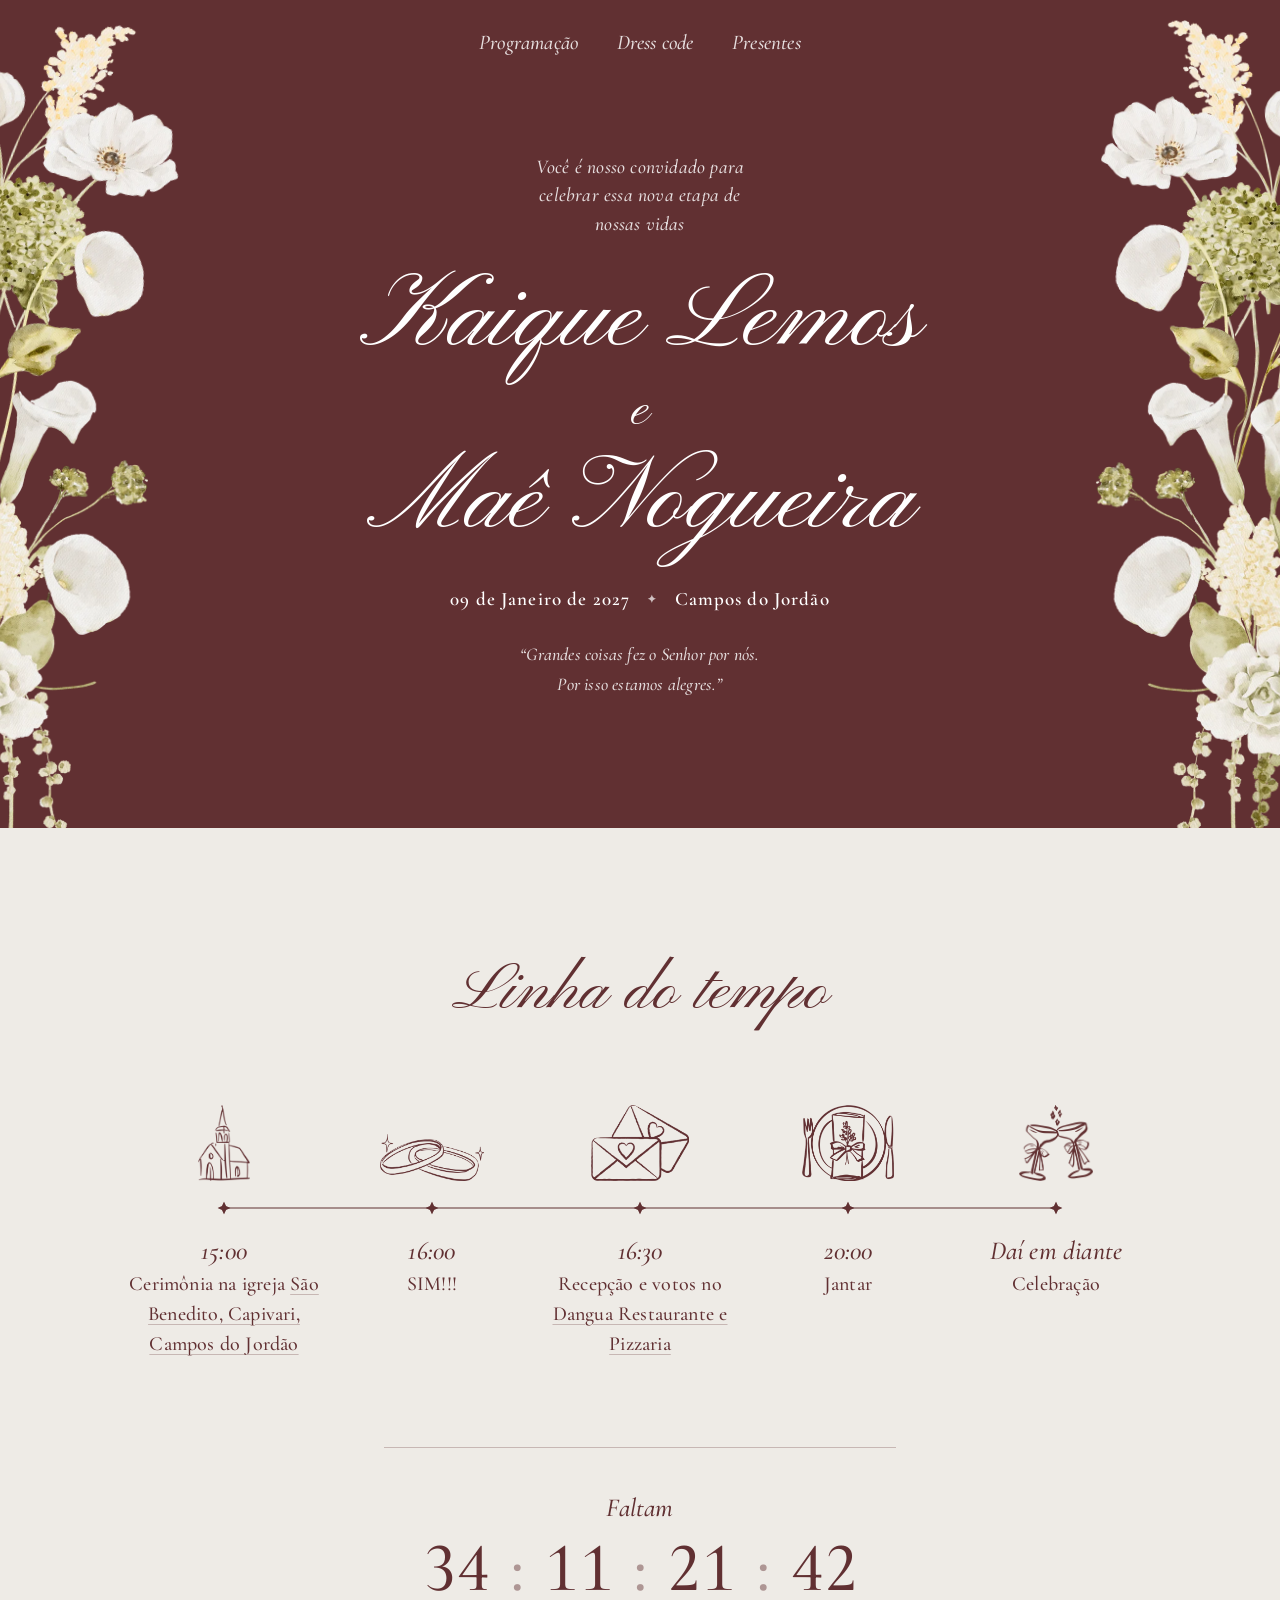
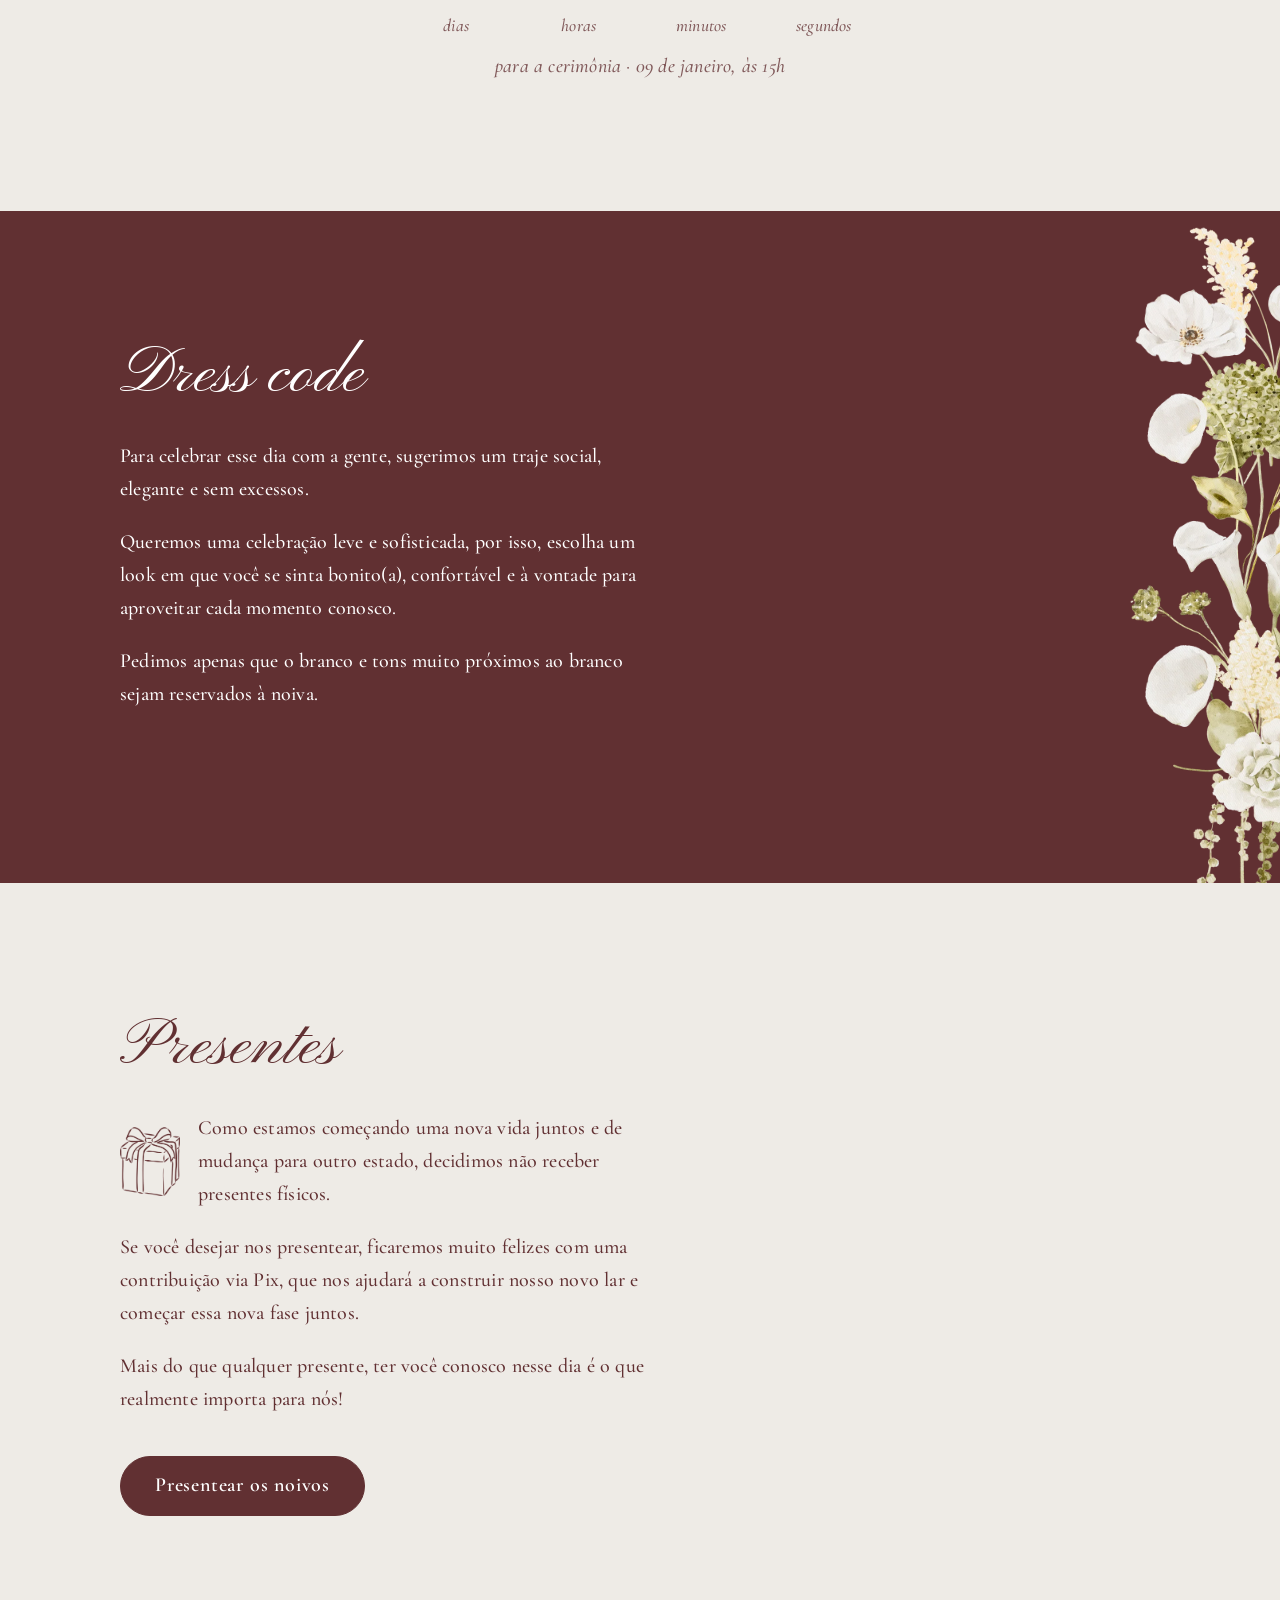
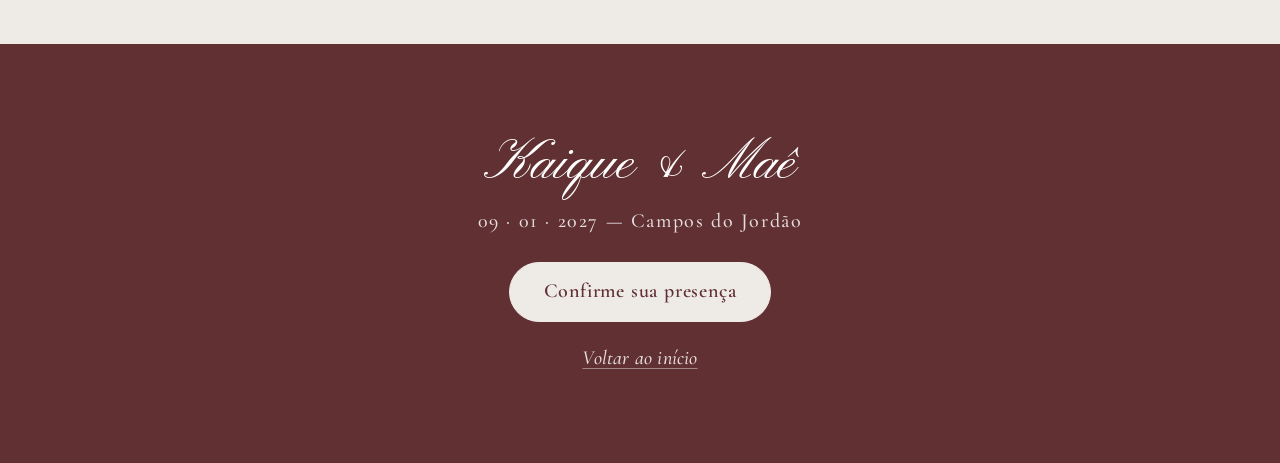
==== commit ec1c0f80: "Troca o local da recepção para o Dangua Restaurante e Pizzaria Co-Authored-By: Claude Opus 5.5 <nore" ====
--- a/index.html
+++ b/index.html
@@ -97,7 +97,7 @@
             <span class="trilho" aria-hidden="true"><svg class="estrela" viewBox="0 0 64 64"><path d="M32 0L42.18 21.82L64 32L42.18 42.18L32 64L21.82 42.18L0 32L21.82 21.82Z"/></svg></span>
             <div class="momento-texto">
               <span class="hora">16:30</span>
-              <p>Recepção e votos no espaço <a href="https://maps.google.com/maps?vet=10CAAQoqAOahcKEwj4zMfUsOqWAxUAAAAAHQAAAAAQBg..i&amp;sca_esv=20c391b09ad7e020&amp;pvq=Cg0vZy8xMXpkMDF6N25xIhoKFGVzcGHDp28gc2Fib3IgZSByYWl6EAIYAw&amp;lqi=[base64]&amp;fvr=1&amp;cs=0&amp;um=1&amp;ie=UTF-8&amp;fb=1&amp;gl=br&amp;sa=X&amp;ftid=0x94cc8700623f8f3f:0x38aa7822d86a6701" target="_blank" rel="noopener">Sabor &amp; Raiz</a></p>
+              <p>Recepção e votos no <a href="https://www.google.com/maps/place/Dangua+Restaurante+e+Pizzaria/@-22.709715,-45.5475457,20.5z/data=!4m6!3m5!1s0x94cc898c1379d46b:0x14aaa90e3eb2ff64!8m2!3d-22.7097367!4d-45.5474374!16s%2Fg%2F11kr750q52" target="_blank" rel="noopener">Dangua Restaurante e Pizzaria</a></p>
             </div>
           </li>
           <li class="momento" data-anima>
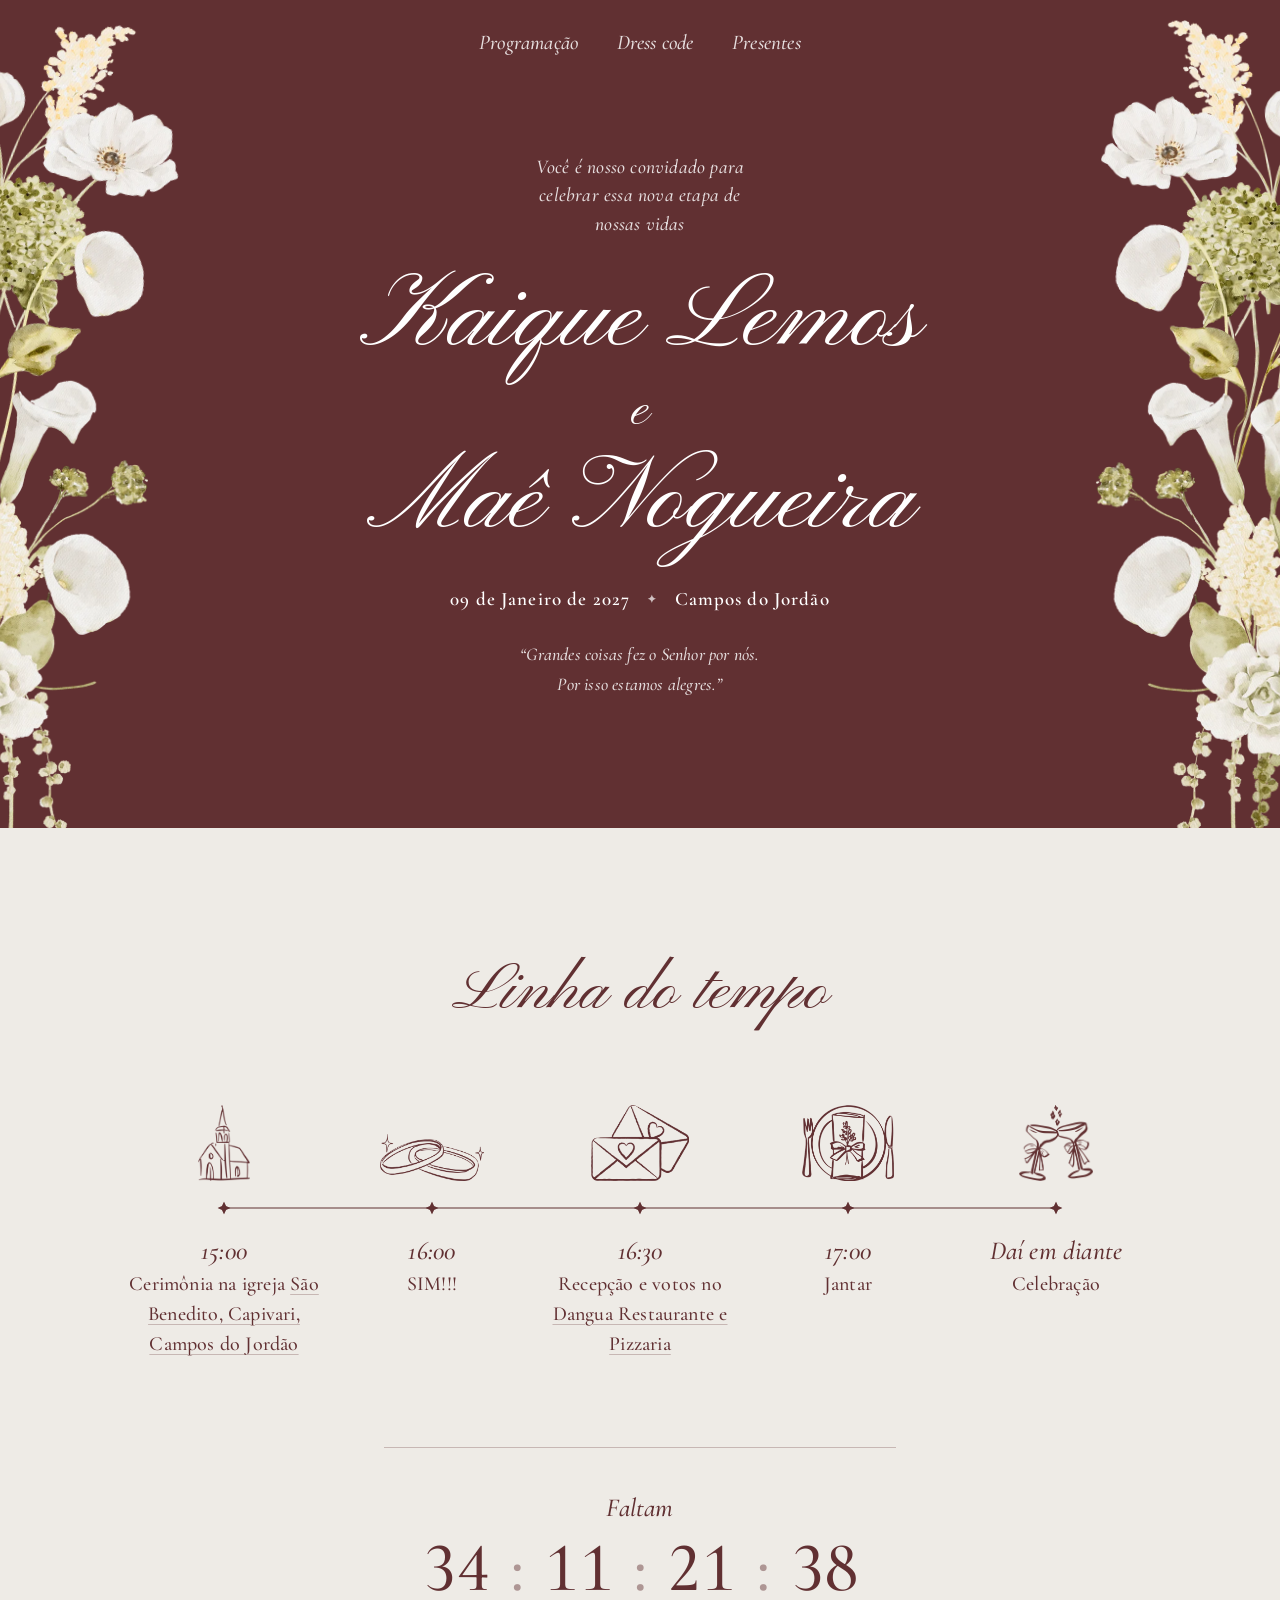
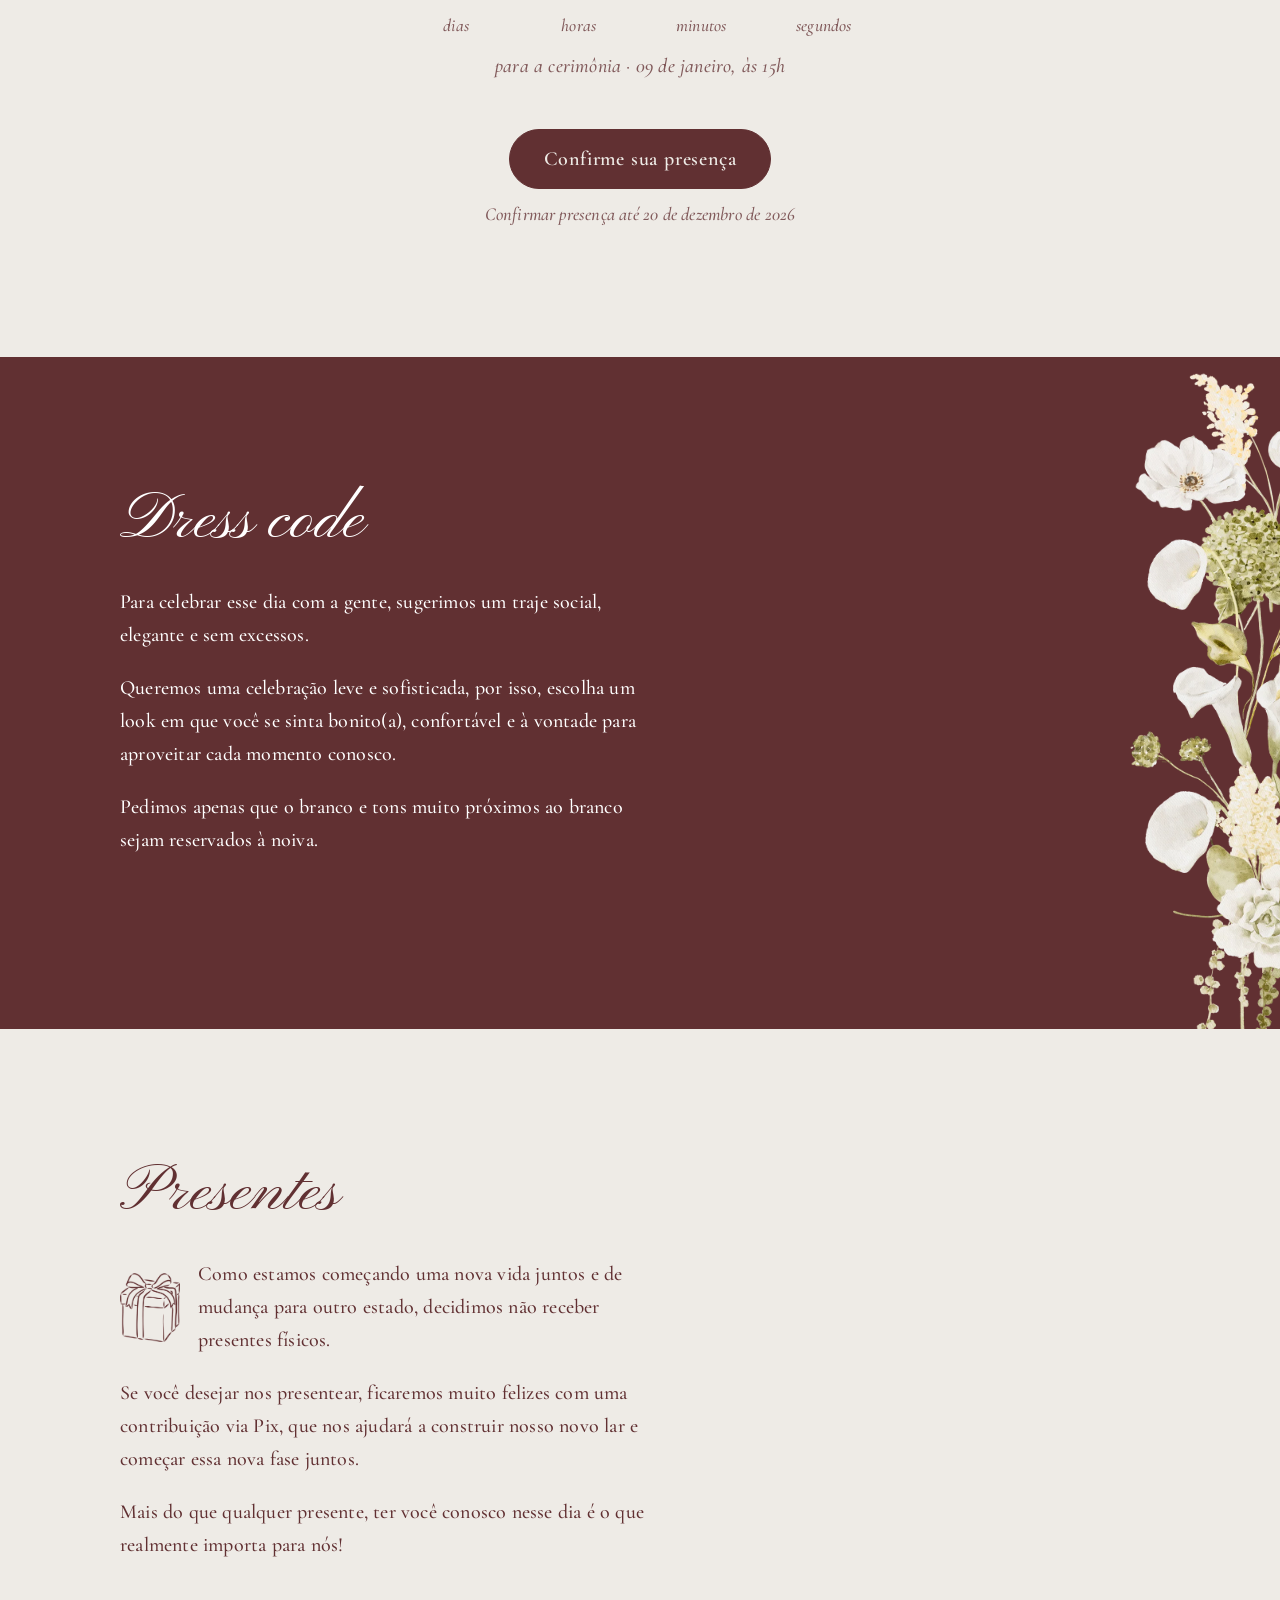
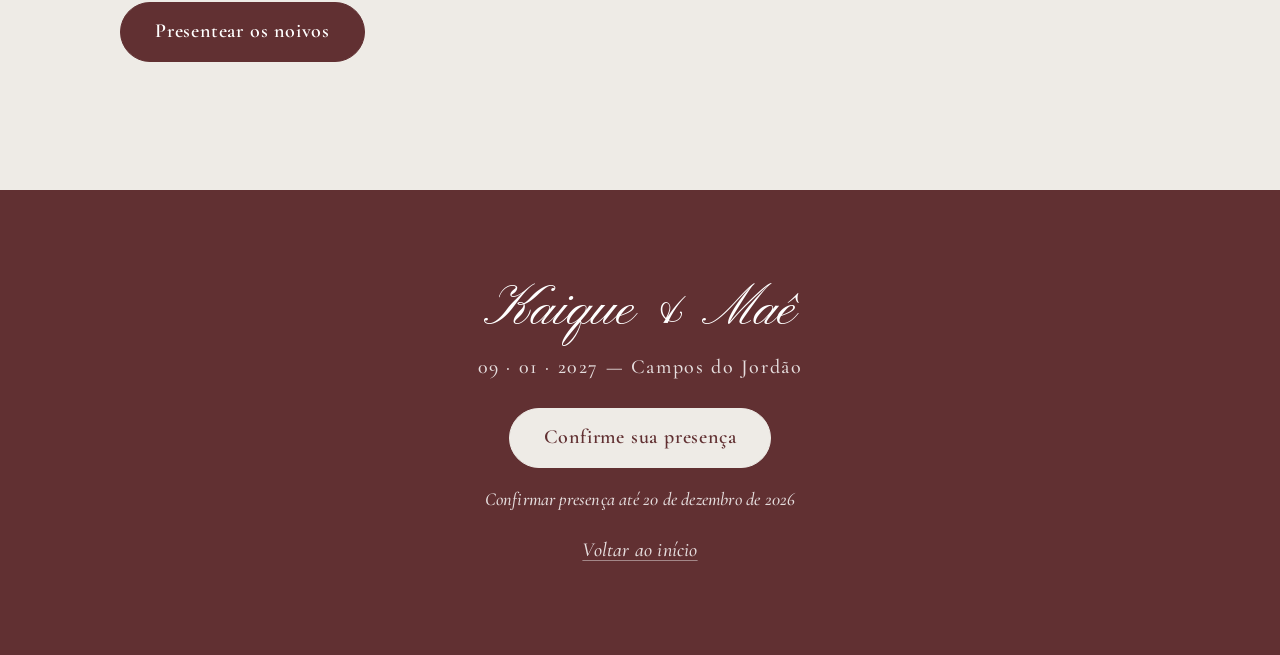
==== commit 02037bdf: "Jantar às 17h e confirmação de presença abaixo do contador Co-Authored-By: Claude Opus 5 <noreply@an" ====
--- a/index.html
+++ b/index.html
@@ -104,7 +104,7 @@
             <img class="icone" src="img/icones/jantar.webp" alt="" width="360" height="300">
             <span class="trilho" aria-hidden="true"><svg class="estrela" viewBox="0 0 64 64"><path d="M32 0L42.18 21.82L64 32L42.18 42.18L32 64L21.82 42.18L0 32L21.82 21.82Z"/></svg></span>
             <div class="momento-texto">
-              <span class="hora">20:00</span>
+              <span class="hora">17:00</span>
               <p>Jantar</p>
             </div>
           </li>
@@ -130,6 +130,10 @@
             <div class="unidade"><span class="num" id="rel-s">00</span><span class="rotulo">segundos</span></div>
           </div>
           <p class="relogio-nota">para a cerimônia · 09 de janeiro, às 15h</p>
+          <div class="rsvp">
+            <a class="botao botao-escuro" href="https://docs.google.com/forms/d/e/1FAIpQLSfrG4dv8Hcm9rx-ym1xa2u4WnbqPtX0x_8tNT4JmWpkgHbNkg/viewform?usp=publish-editor" target="_blank" rel="noopener">Confirme sua presença</a>
+            <p class="prazo">Confirmar presença até 20 de dezembro de 2026</p>
+          </div>
         </div>
       </div>
     </section>
@@ -218,6 +222,7 @@
       <p class="rodape-nomes">Kaique &amp; Maê</p>
       <p class="rodape-data">09 · 01 · 2027 — Campos do Jordão</p>
       <a class="botao botao-claro rodape-botao" href="https://docs.google.com/forms/d/e/1FAIpQLSfrG4dv8Hcm9rx-ym1xa2u4WnbqPtX0x_8tNT4JmWpkgHbNkg/viewform?usp=publish-editor" target="_blank" rel="noopener">Confirme sua presença</a>
+      <p class="prazo prazo-claro">Confirmar presença até 20 de dezembro de 2026</p>
       <a class="rodape-topo" href="#inicio">Voltar ao início</a>
     </div>
   </footer>
--- a/estilo.css
+++ b/estilo.css
@@ -356,6 +356,19 @@
 .botao-claro { background: var(--papel); border-color: var(--papel); color: var(--vinho); }
 .botao-claro:hover { background: var(--branco); border-color: var(--branco); }
 .rodape-botao { margin-top: 18px; }
+.botao-escuro { background: var(--vinho); border-color: var(--vinho); color: var(--papel); }
+.botao-escuro:hover { background: var(--vinho-profundo); border-color: var(--vinho-profundo); }
+
+/* confirmação de presença, abaixo do contador */
+.rsvp {
+  display: flex;
+  flex-direction: column;
+  align-items: center;
+  gap: 10px;
+  margin-top: clamp(26px, 3.4vw, 36px);
+}
+.prazo { font-style: italic; font-size: 0.92em; color: var(--vinho-suave); }
+.prazo-claro { margin-top: 10px; color: var(--branco-suave); }
 
 /* ---------- Janela de presentes ---------- */
 .janela {
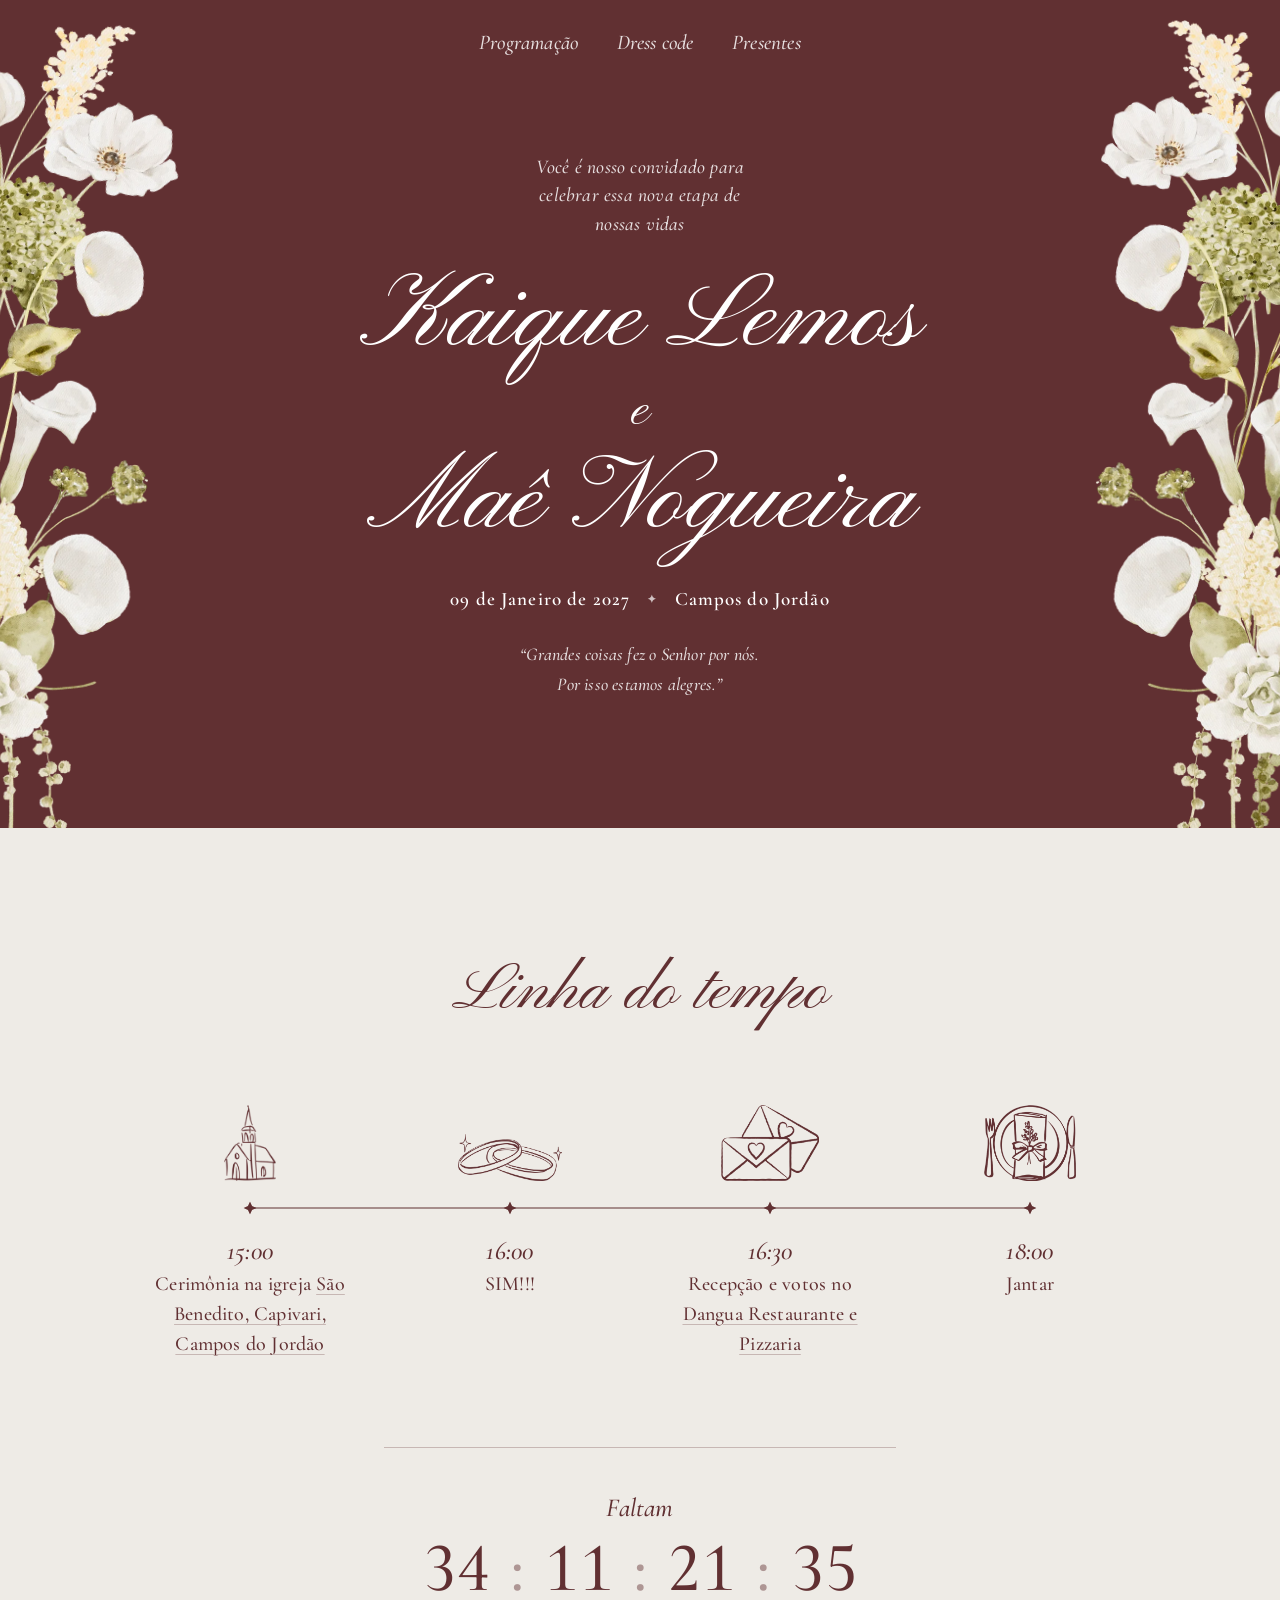
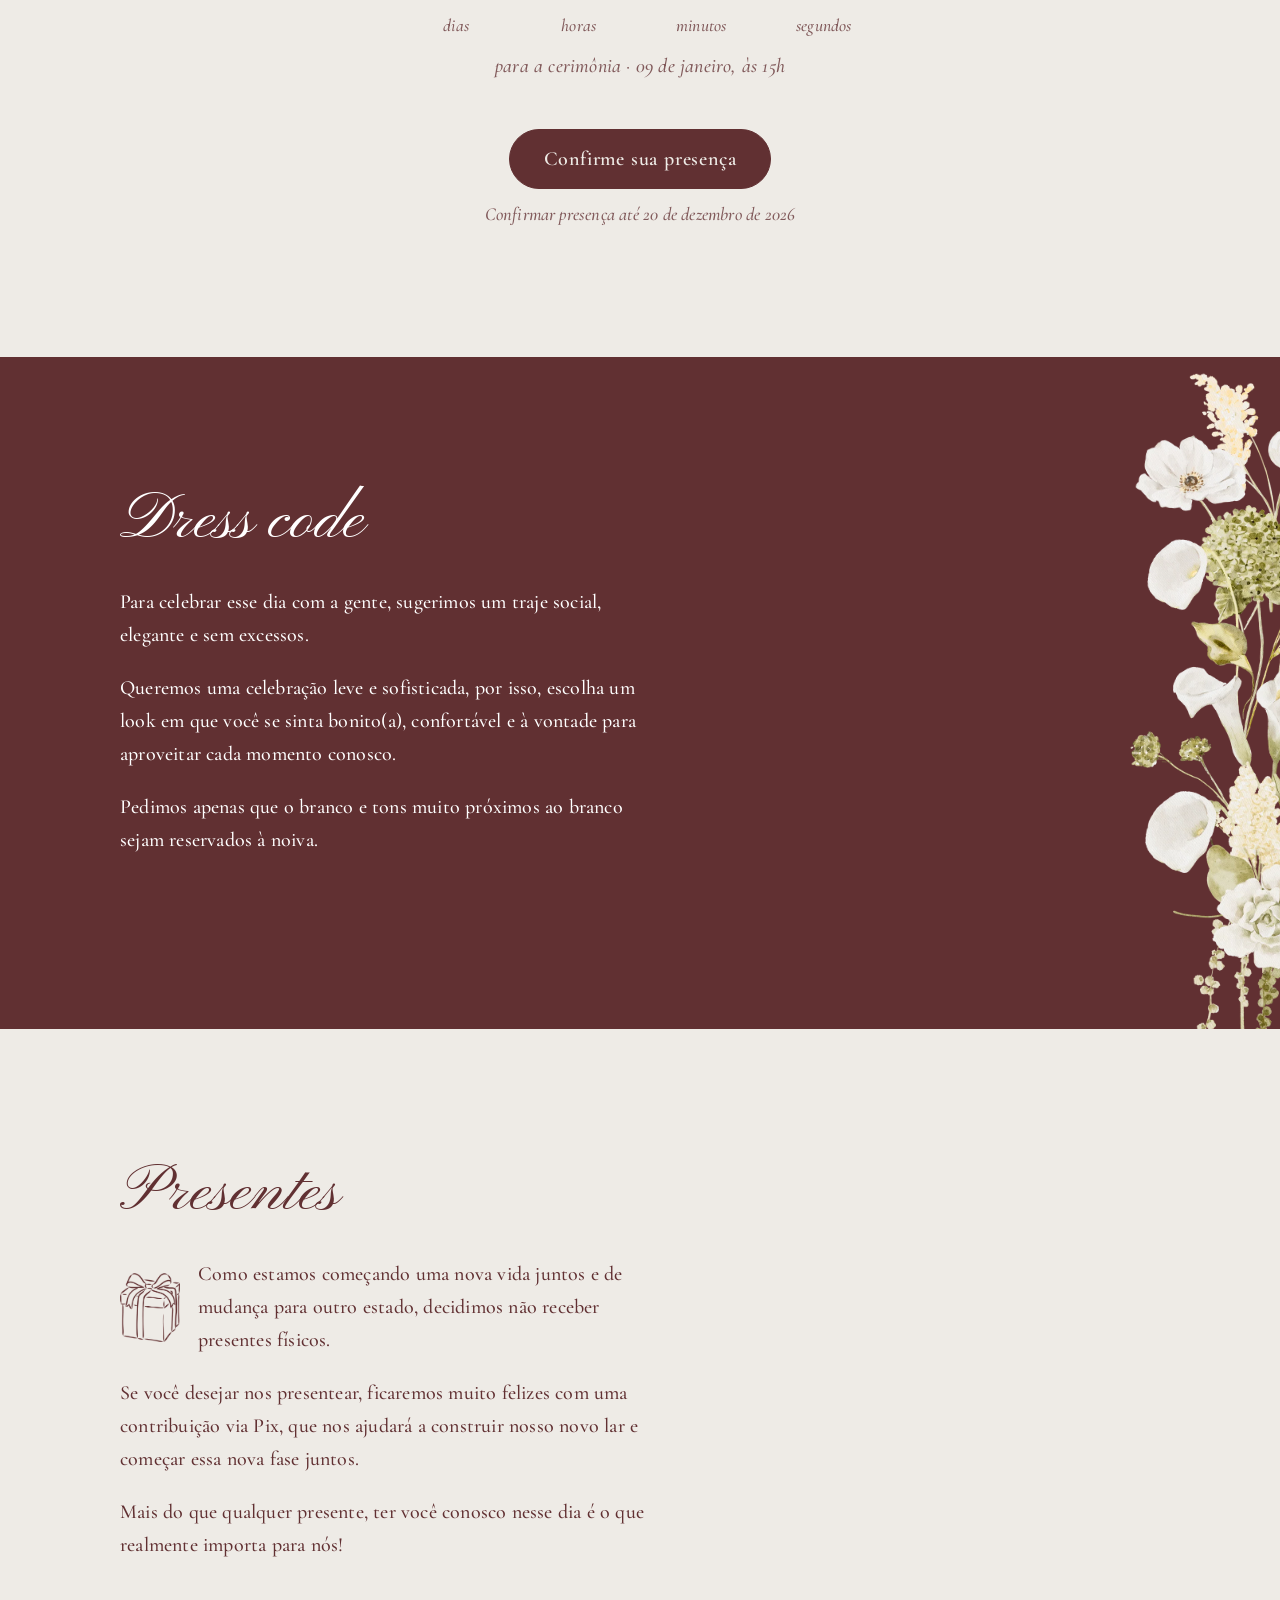
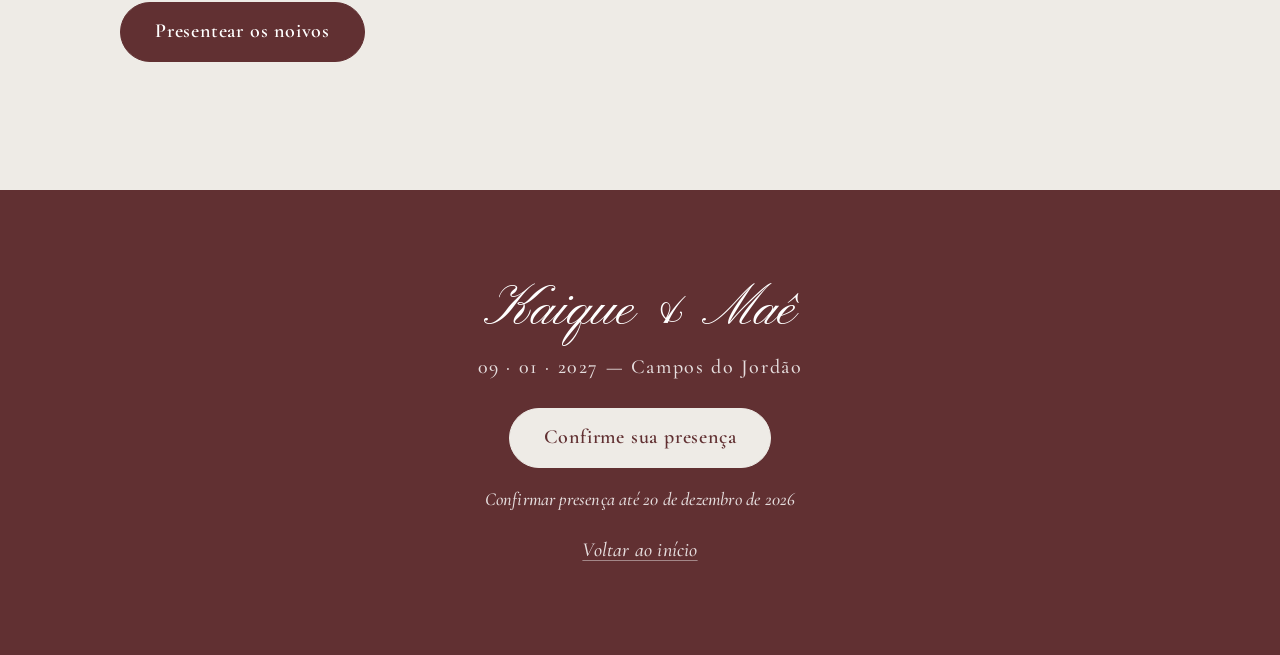
==== commit 9bd971f9: "Jantar às 18h e remove o momento 'Daí em diante' Co-Authored-By: Claude Opus 5 <noreply@anthropic.co" ====
--- a/index.html
+++ b/index.html
@@ -104,16 +104,8 @@
             <img class="icone" src="img/icones/jantar.webp" alt="" width="360" height="300">
             <span class="trilho" aria-hidden="true"><svg class="estrela" viewBox="0 0 64 64"><path d="M32 0L42.18 21.82L64 32L42.18 42.18L32 64L21.82 42.18L0 32L21.82 21.82Z"/></svg></span>
             <div class="momento-texto">
-              <span class="hora">17:00</span>
+              <span class="hora">18:00</span>
               <p>Jantar</p>
-            </div>
-          </li>
-          <li class="momento" data-anima>
-            <img class="icone" src="img/icones/brinde.webp" alt="" width="311" height="316">
-            <span class="trilho" aria-hidden="true"><svg class="estrela" viewBox="0 0 64 64"><path d="M32 0L42.18 21.82L64 32L42.18 42.18L32 64L21.82 42.18L0 32L21.82 21.82Z"/></svg></span>
-            <div class="momento-texto">
-              <span class="hora">Daí em diante</span>
-              <p>Celebração</p>
             </div>
           </li>
         </ol>
--- a/estilo.css
+++ b/estilo.css
@@ -256,7 +256,7 @@
 @media (min-width: 860px) {
   .linha-do-tempo {
     display: grid;
-    grid-template-columns: repeat(5, 1fr);
+    grid-template-columns: repeat(4, 1fr);
     max-width: none;
   }
   .momento {
@@ -540,7 +540,6 @@
   .momento:nth-child(2) { --atraso: 0.12s; }
   .momento:nth-child(3) { --atraso: 0.24s; }
   .momento:nth-child(4) { --atraso: 0.36s; }
-  .momento:nth-child(5) { --atraso: 0.48s; }
 }
 .texto[data-anima] { --atraso: 0.1s; }
 .acoes[data-anima] { --atraso: 0.2s; }
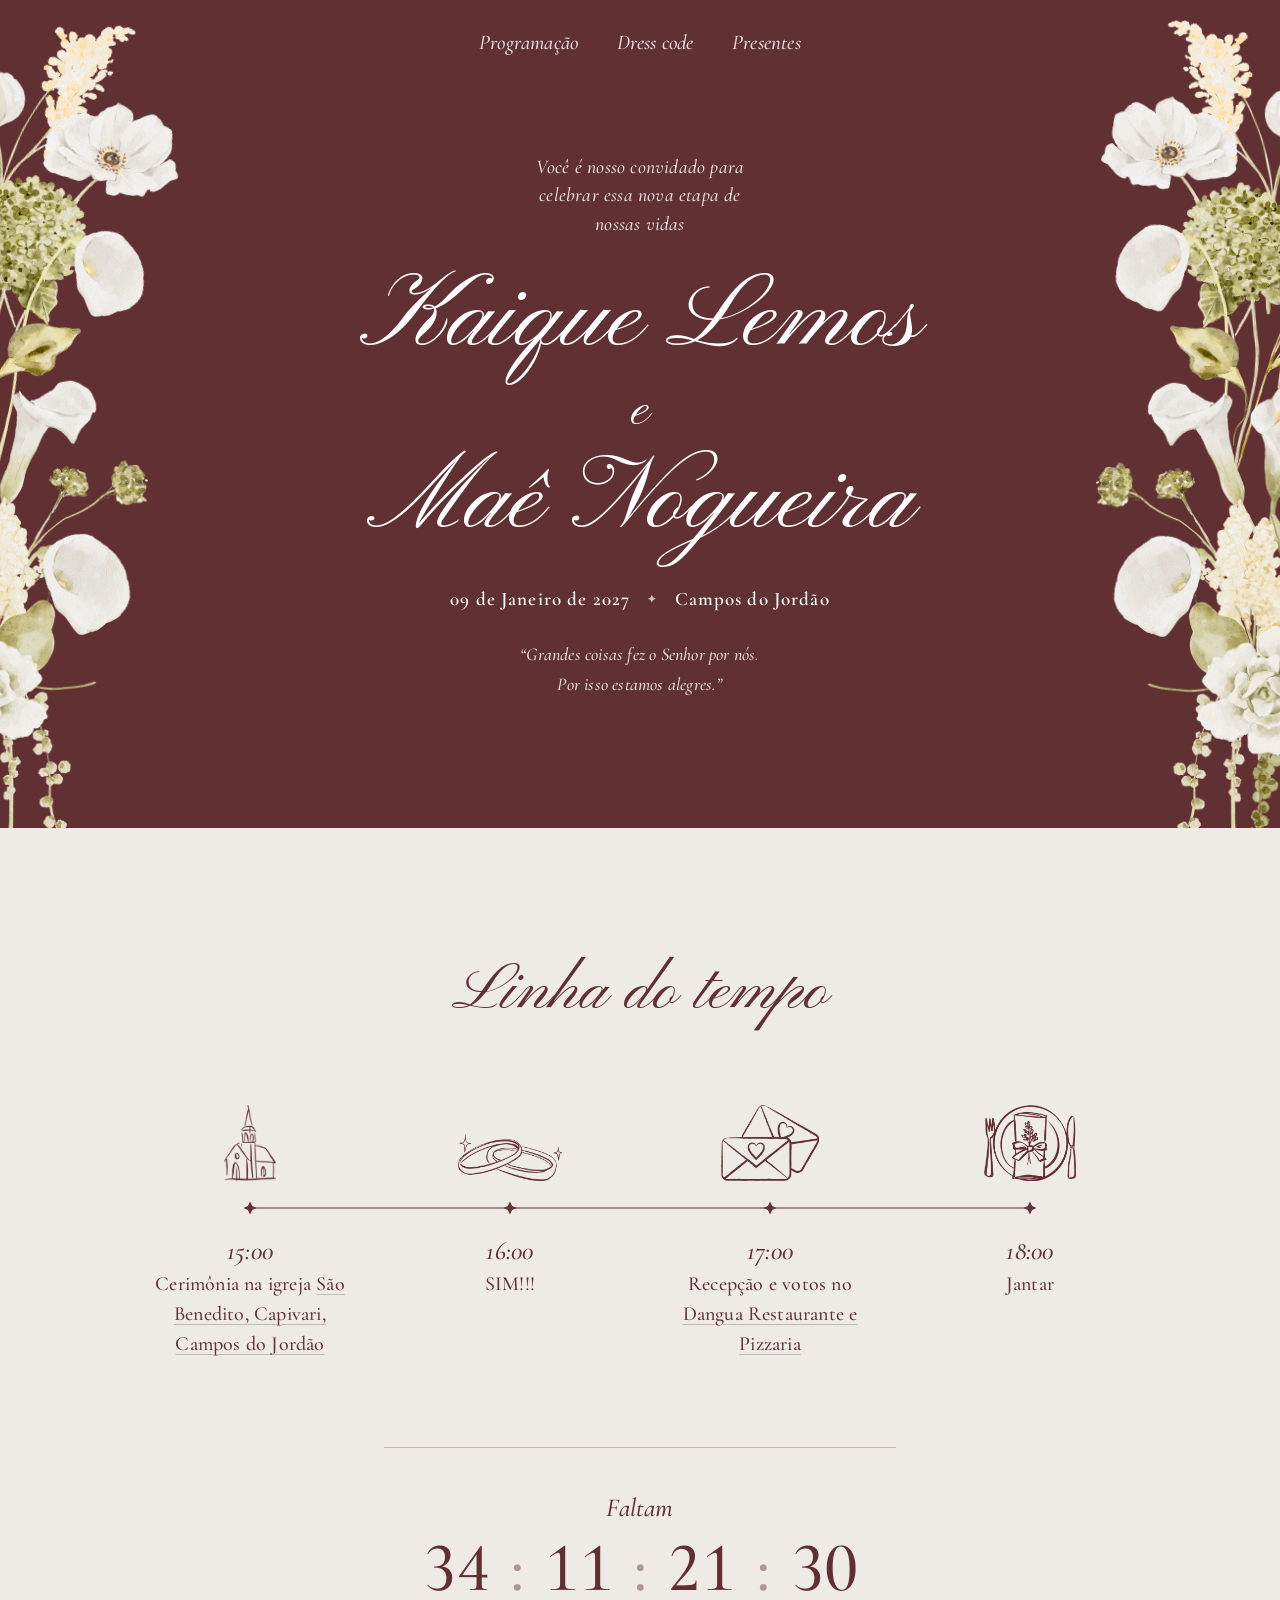
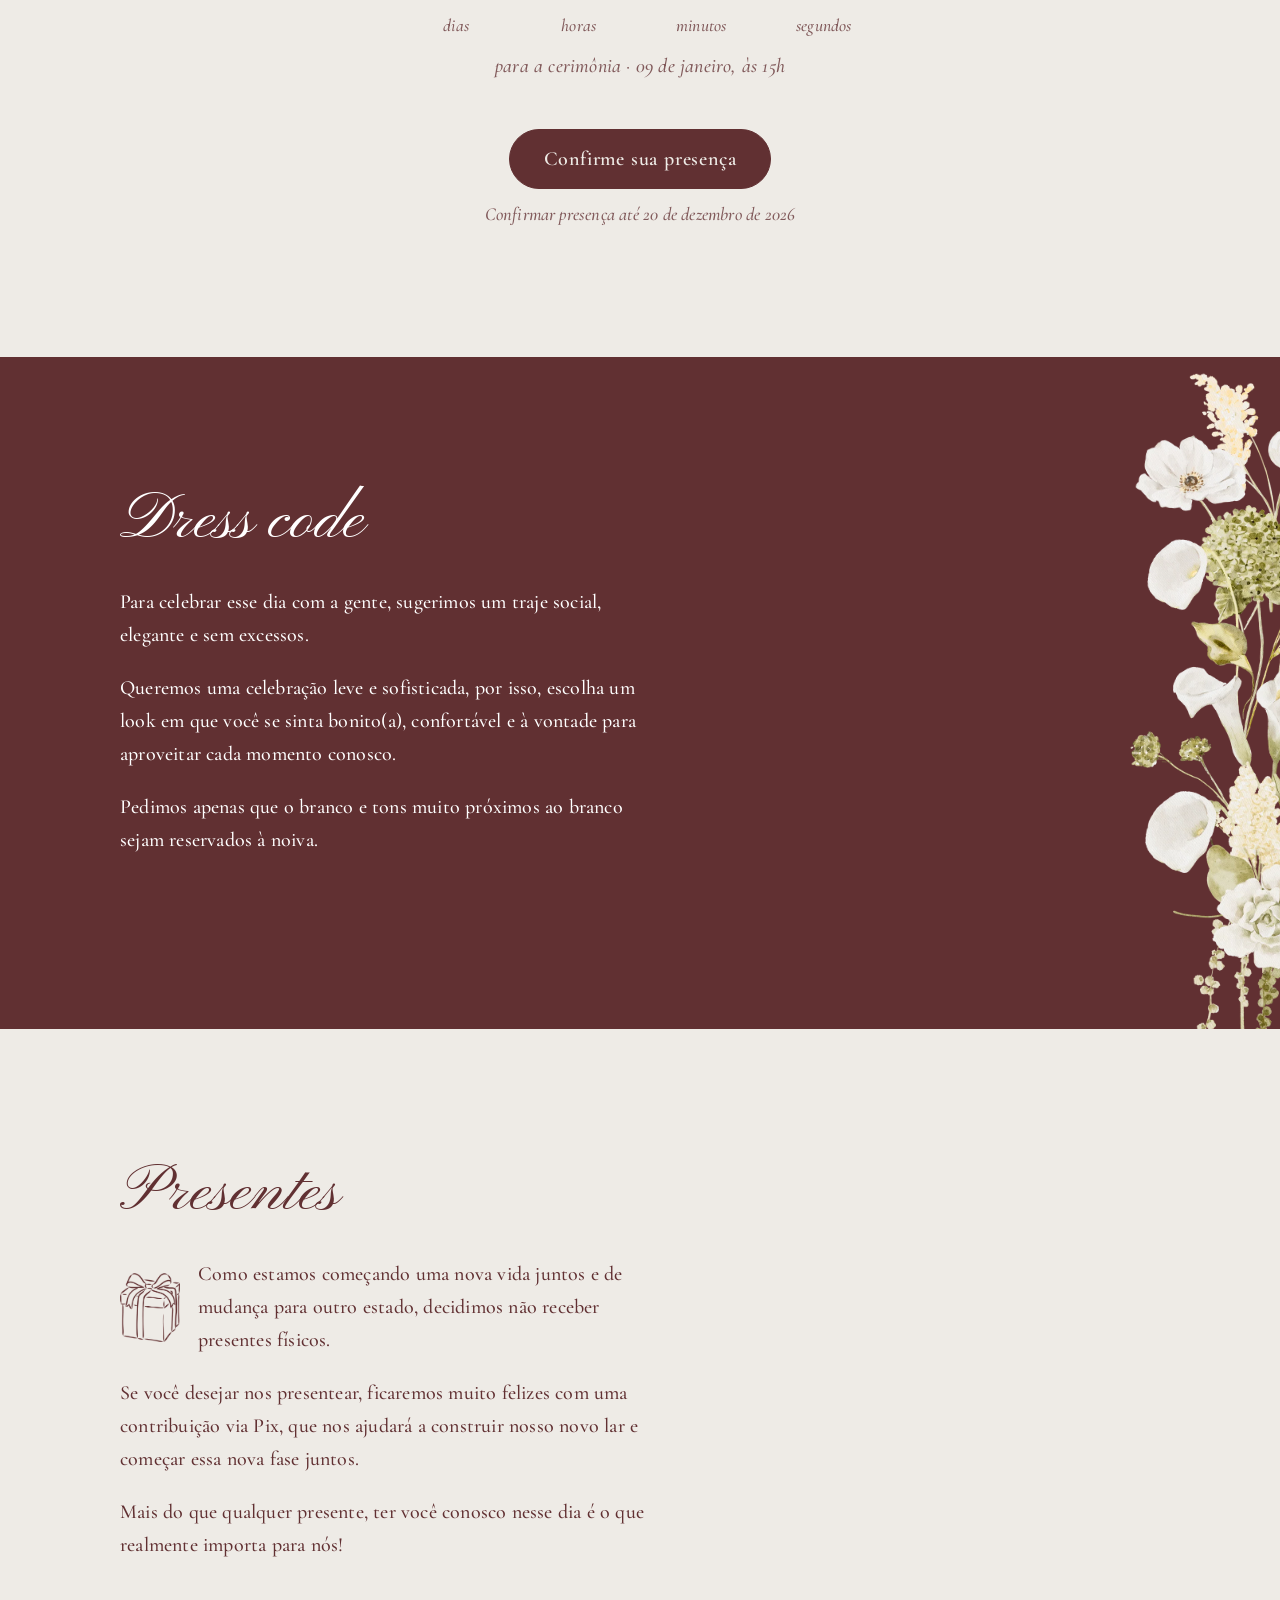
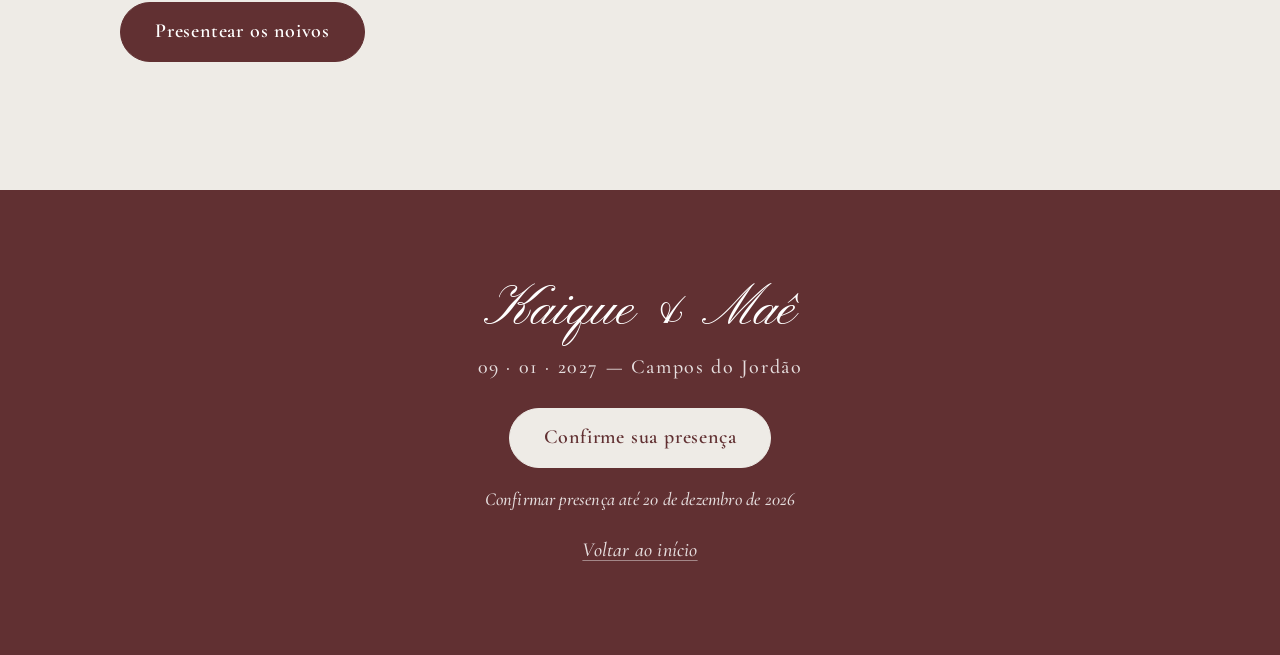
==== commit 85752ae9: "Recepção e votos às 17h Co-Authored-By: Claude Opus 5 <noreply@anthropic.com>" ====
--- a/index.html
+++ b/index.html
@@ -96,7 +96,7 @@
             <img class="icone" src="img/icones/convite.webp" alt="" width="360" height="278">
             <span class="trilho" aria-hidden="true"><svg class="estrela" viewBox="0 0 64 64"><path d="M32 0L42.18 21.82L64 32L42.18 42.18L32 64L21.82 42.18L0 32L21.82 21.82Z"/></svg></span>
             <div class="momento-texto">
-              <span class="hora">16:30</span>
+              <span class="hora">17:00</span>
               <p>Recepção e votos no <a href="https://www.google.com/maps/place/Dangua+Restaurante+e+Pizzaria/@-22.709715,-45.5475457,20.5z/data=!4m6!3m5!1s0x94cc898c1379d46b:0x14aaa90e3eb2ff64!8m2!3d-22.7097367!4d-45.5474374!16s%2Fg%2F11kr750q52" target="_blank" rel="noopener">Dangua Restaurante e Pizzaria</a></p>
             </div>
           </li>
